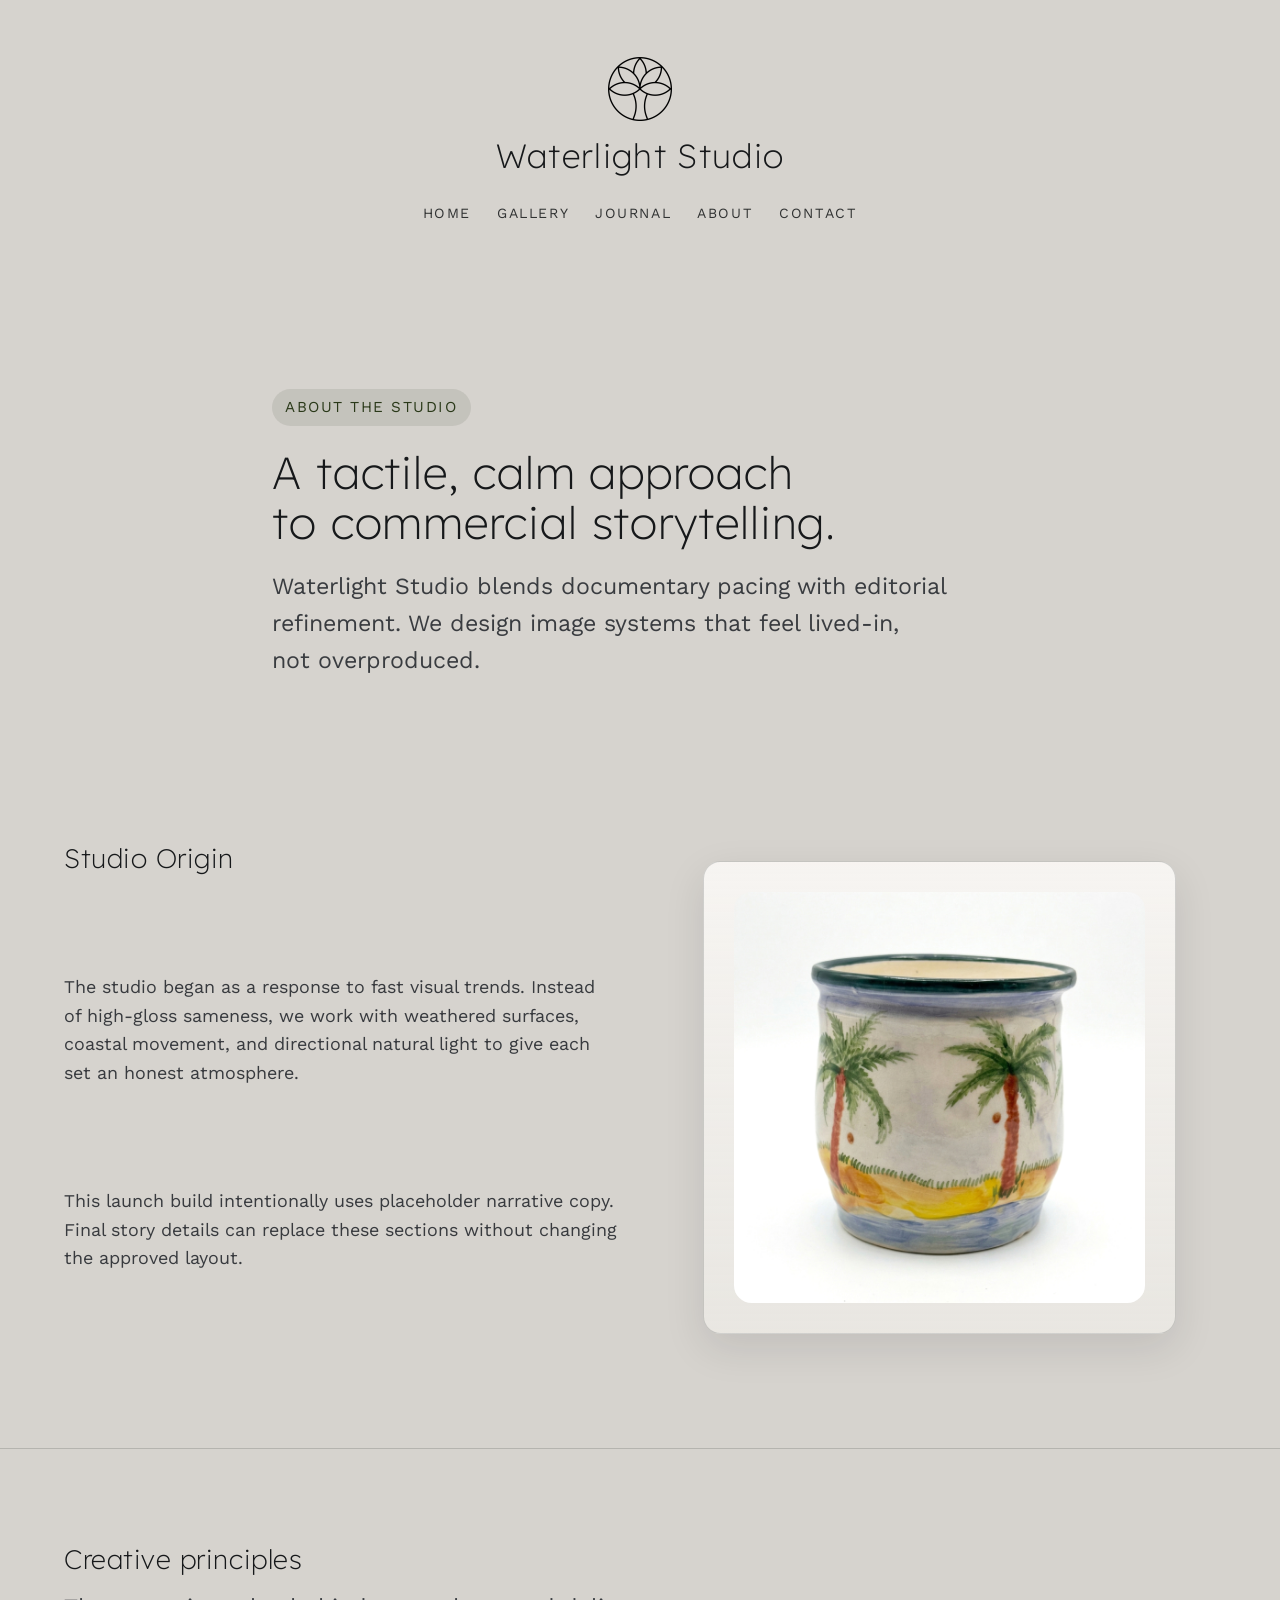
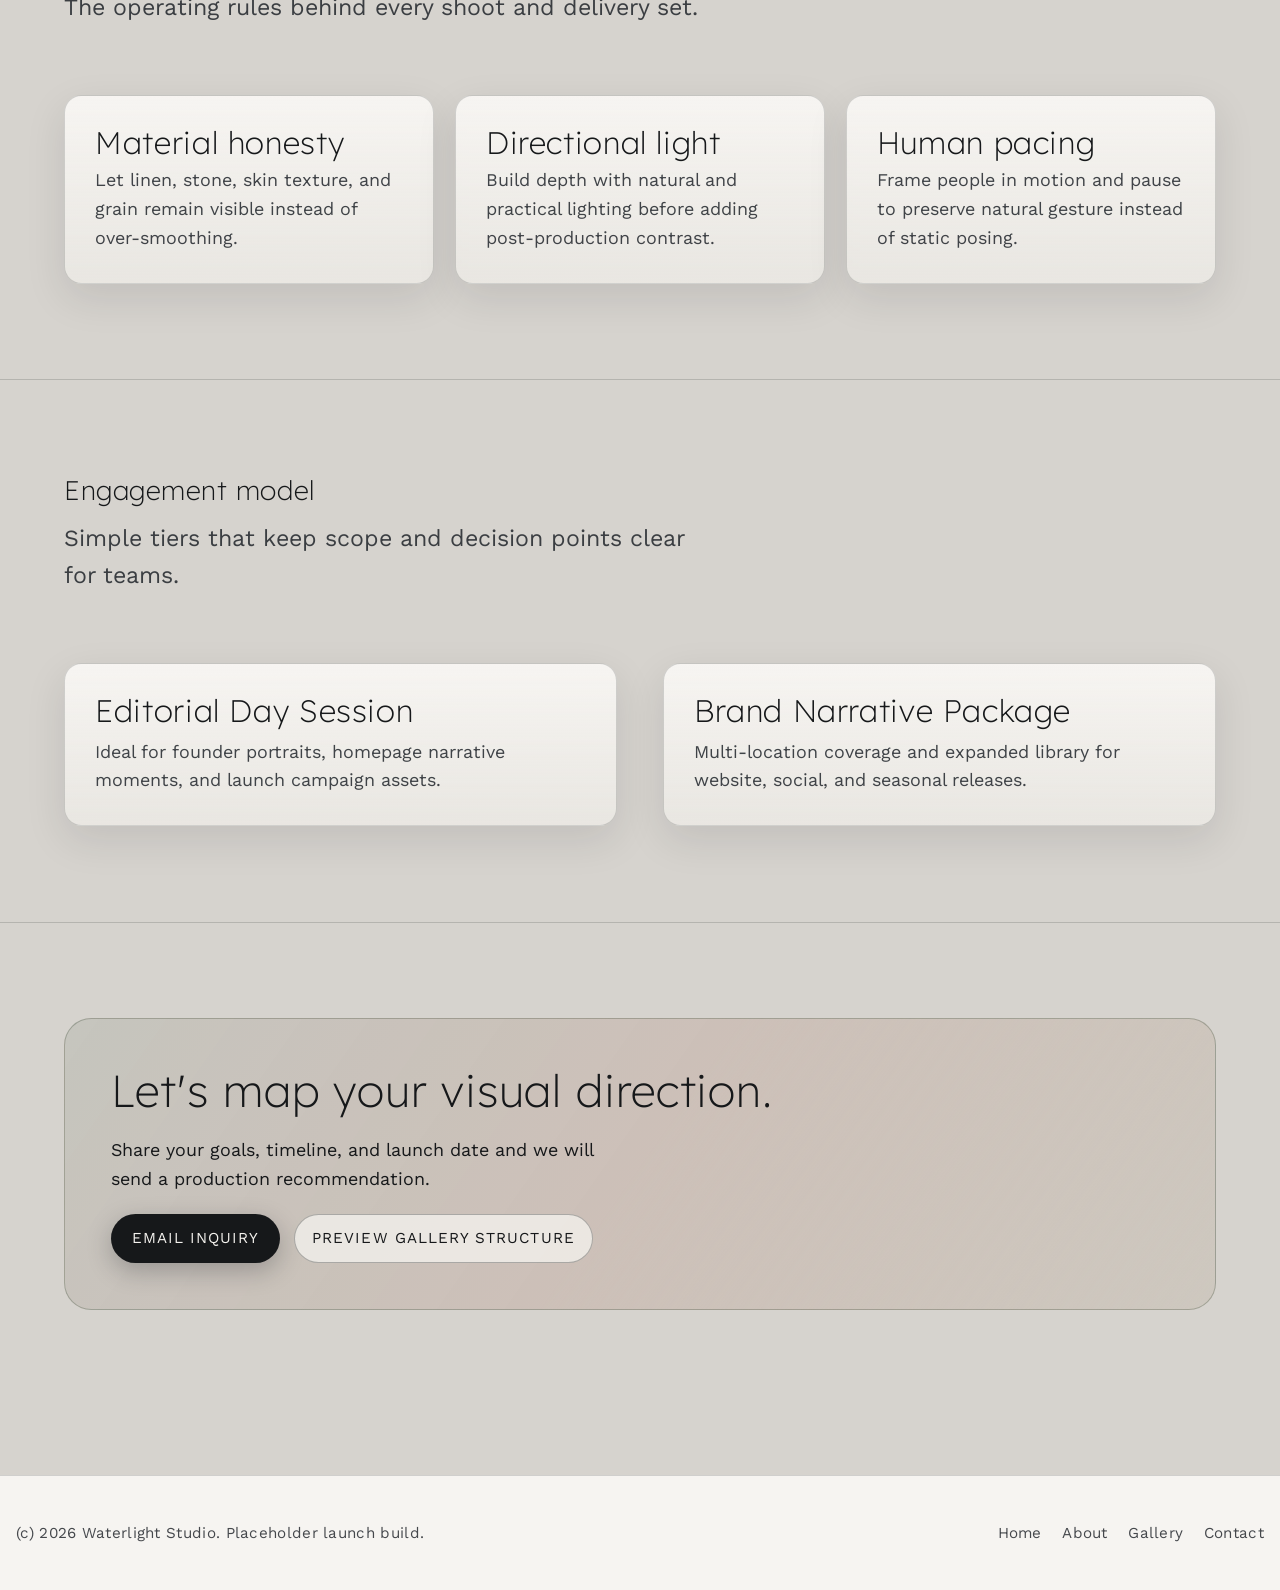
==== about/index.html @ 1d56331b "Add product photos, admin improvements, and CMS worker setup - Replace all placeholder images with r" ====
<!doctype html>
<html lang="en">
  <head>
    <meta charset="utf-8" />
    <meta name="viewport" content="width=device-width, initial-scale=1" />
    <title>About | Waterlight Studio</title>
    <meta
      name="description"
      content="Learn the approach behind Waterlight Studio: earthy editorial direction, natural textures, and clear collaboration from concept to delivery."
    />
    <link rel="preconnect" href="https://fonts.googleapis.com" />
    <link rel="preconnect" href="https://fonts.gstatic.com" crossorigin />
    <link
      href="https://fonts.googleapis.com/css2?family=Lexend:wght@200&family=Work+Sans:wght@400;500;600&display=swap"
      rel="stylesheet"
    />
    <link rel="stylesheet" href="/assets/css/tokens.css" />
    <link rel="stylesheet" href="/assets/css/base.css" />
    <link rel="stylesheet" href="/assets/css/layout.css" />
    <link rel="stylesheet" href="/assets/css/components.css" />
    <link rel="stylesheet" href="/assets/css/pages.css" />
  </head>
  <body class="home-template">
    <a class="skip-link" href="#main-content">Skip to content</a>
    <div class="site-shell">
      <header class="site-header home-header">
        <div class="container-wide home-header__top">
          <button
            class="menu-toggle home-menu-toggle"
            type="button"
            data-menu-toggle
            aria-expanded="false"
            aria-controls="primary-nav"
            aria-label="Toggle navigation"
          >
            <svg viewBox="0 0 24 24" fill="none" stroke="currentColor" stroke-width="2" aria-hidden="true">
              <path d="M3 6h18M3 12h18M3 18h18" />
            </svg>
          </button>
        </div>

        <div class="container-wide home-header__brandrow">
          <a class="home-brand" href="/">
            <img src="/assets/img/Waterlight-Logo-Black.png" alt="" class="home-brand__logo" />
            <span class="home-brand__name">Waterlight Studio</span>
          </a>

          <nav id="primary-nav" class="home-nav" data-site-nav aria-label="Primary navigation">
            <a href="/" data-nav-link>Home</a>
            <a href="/gallery/" data-nav-link>Gallery</a>
            <a href="/#journal">Journal</a>
            <a href="/about/" data-nav-link>About</a>
            <a href="#" class="js-mail-link">Contact</a>
          </nav>
        </div>
      </header>

      <main id="main-content">
        <section class="page-hero">
          <div class="container page-hero__inner" data-reveal>
            <span class="hero__kicker">About the Studio</span>
            <h1>A tactile, calm approach to commercial storytelling.</h1>
            <p>
              Waterlight Studio blends documentary pacing with editorial refinement. We design image systems
              that feel lived-in, not overproduced.
            </p>
          </div>
        </section>

        <section class="section">
          <div class="container about-layout">
            <article class="about-block" data-reveal>
              <h2>Studio Origin</h2>
              <p>
                The studio began as a response to fast visual trends. Instead of high-gloss sameness, we work
                with weathered surfaces, coastal movement, and directional natural light to give each set an
                honest atmosphere.
              </p>
              <p>
                This launch build intentionally uses placeholder narrative copy. Final story details can replace
                these sections without changing the approved layout.
              </p>
            </article>

            <figure class="card" data-reveal="right">
              <img
                src="/assets/img/palm-shore-planter.jpg"
                alt="Handmade planter with painted palm trees and beach scene"
                loading="lazy"
              />
            </figure>
          </div>
        </section>

        <section class="section">
          <div class="container">
            <div class="section-heading" data-reveal>
              <h2>Creative principles</h2>
              <p>The operating rules behind every shoot and delivery set.</p>
            </div>

            <div class="values-grid">
              <article class="card" data-reveal>
                <h3>Material honesty</h3>
                <p>Let linen, stone, skin texture, and grain remain visible instead of over-smoothing.</p>
              </article>
              <article class="card card--accent" data-reveal>
                <h3>Directional light</h3>
                <p>Build depth with natural and practical lighting before adding post-production contrast.</p>
              </article>
              <article class="card" data-reveal>
                <h3>Human pacing</h3>
                <p>Frame people in motion and pause to preserve natural gesture instead of static posing.</p>
              </article>
            </div>
          </div>
        </section>

        <section class="section">
          <div class="container">
            <div class="section-heading" data-reveal>
              <h2>Engagement model</h2>
              <p>Simple tiers that keep scope and decision points clear for teams.</p>
            </div>

            <div class="grid grid-2">
              <article class="card" data-reveal>
                <h3>Editorial Day Session</h3>
                <p>Ideal for founder portraits, homepage narrative moments, and launch campaign assets.</p>
              </article>
              <article class="card" data-reveal>
                <h3>Brand Narrative Package</h3>
                <p>Multi-location coverage and expanded library for website, social, and seasonal releases.</p>
              </article>
            </div>
          </div>
        </section>

        <section class="section">
          <div class="container">
            <div class="cta-band" data-reveal>
              <h2>Let's map your visual direction.</h2>
              <p>Share your goals, timeline, and launch date and we will send a production recommendation.</p>
              <div class="cluster">
                <a class="button js-mail-link" href="#">Email Inquiry</a>
                <a class="button-ghost" href="/gallery/">Preview Gallery Structure</a>
              </div>
            </div>
          </div>
        </section>
      </main>

      <footer class="site-footer">
        <div class="site-footer__inner">
          <p>(c) <span data-year></span> Waterlight Studio. Placeholder launch build.</p>
          <nav aria-label="Footer navigation">
            <a href="/">Home</a>
            <a href="/about/">About</a>
            <a href="/gallery/">Gallery</a>
            <a class="js-mail-link" href="#">Contact</a>
          </nav>
        </div>
      </footer>
    </div>

    <script src="/cms-client.js"></script>
    <script src="/assets/js/main.js" defer></script>
    <script src="/assets/js/reveal.js" defer></script>
    <script>
      document.addEventListener('DOMContentLoaded', async () => {
        try {
          const cms = await window.CMS.fetchCms();
          const a = cms.about;

          const kicker = document.querySelector('.hero__kicker');
          if (kicker && a.kicker) kicker.textContent = a.kicker;
          const heroH1 = document.querySelector('.page-hero h1');
          if (heroH1 && a.hero_title) heroH1.textContent = a.hero_title;
          const heroP = document.querySelector('.page-hero__inner > p');
          if (heroP && a.hero_description) heroP.textContent = a.hero_description;

          const originH2 = document.querySelector('.about-block h2');
          if (originH2 && a.origin_title) originH2.textContent = a.origin_title;
          const originPs = document.querySelectorAll('.about-block p');
          if (originPs[0] && a.origin_text_1) originPs[0].textContent = a.origin_text_1;
          if (originPs[1] && a.origin_text_2) originPs[1].textContent = a.origin_text_2;
          const originImg = document.querySelector('.about-layout .card img');
          if (originImg && a.origin_image) { originImg.src = a.origin_image; originImg.alt = a.origin_image_alt || ''; }

          const valGrid = document.querySelector('.values-grid');
          if (valGrid && a.principles.length) {
            valGrid.innerHTML = a.principles.map(p =>
              `<article class="card is-visible"><h3>${p.title}</h3><p>${p.description}</p></article>`
            ).join('');
          }

          const engGrid = document.querySelector('.grid-2');
          if (engGrid && a.engagement.length) {
            engGrid.innerHTML = a.engagement.map(e =>
              `<article class="card is-visible"><h3>${e.title}</h3><p>${e.description}</p></article>`
            ).join('');
          }
        } catch (e) {
          // CMS fetch failed; static HTML remains.
        }
      });
    </script>
  </body>
</html>
---- assets/css/tokens.css ----
:root {
  --bg-cream: #d6d3ce;
  --bg-sand: #c7c2b8;
  --olive: #2a3919;
  --rust: #855840;
  --charcoal: #16181a;
  --ink: #1f2228;
  --mist: #f4f2ee;
  --line: rgba(22, 24, 26, 0.17);
  --line-strong: rgba(22, 24, 26, 0.3);

  --shadow-soft: 0 12px 40px rgba(17, 21, 27, 0.12);
  --shadow-card: 0 14px 40px rgba(17, 21, 27, 0.1);

  --font-display: "Lexend", "Avenir Next", "Segoe UI", sans-serif;
  --font-body: "Work Sans", "Avenir Next", "Segoe UI", sans-serif;

  --step--1: clamp(0.86rem, 0.82rem + 0.2vw, 0.95rem);
  --step-0: clamp(1rem, 0.96rem + 0.2vw, 1.12rem);
  --step-1: clamp(1.2rem, 1.08rem + 0.55vw, 1.45rem);
  --step-2: clamp(1.48rem, 1.23rem + 1.2vw, 1.95rem);
  --step-3: clamp(1.85rem, 1.4rem + 2vw, 2.8rem);
  --step-4: clamp(2.5rem, 1.95rem + 2.6vw, 4.15rem);

  --space-2xs: clamp(0.4rem, 0.35rem + 0.22vw, 0.56rem);
  --space-xs: clamp(0.68rem, 0.6rem + 0.4vw, 0.95rem);
  --space-s: clamp(0.95rem, 0.84rem + 0.55vw, 1.35rem);
  --space-m: clamp(1.3rem, 1.1rem + 0.98vw, 2rem);
  --space-l: clamp(1.8rem, 1.43rem + 1.75vw, 3rem);
  --space-xl: clamp(2.6rem, 1.9rem + 3vw, 4.4rem);
  --space-2xl: clamp(3.6rem, 2.6rem + 4.2vw, 6.4rem);

  --radius-xs: 0.45rem;
  --radius-sm: 0.75rem;
  --radius-md: 1.1rem;
  --radius-lg: 1.7rem;
  --radius-pill: 999px;

  --container-max: 72rem;
  --container-wide: 82rem;

  --timing-fast: 160ms;
  --timing-base: 240ms;
  --timing-slow: 450ms;
  --ease-main: cubic-bezier(0.2, 0.65, 0.2, 1);
}
---- assets/css/base.css ----
*,
*::before,
*::after {
  box-sizing: border-box;
}

html {
  color-scheme: light;
  scroll-behavior: smooth;
}

body {
  margin: 0;
  min-height: 100vh;
  font-family: var(--font-body);
  font-size: var(--step-0);
  line-height: 1.6;
  color: var(--ink);
  background: radial-gradient(circle at 90% 0%, rgba(143, 67, 39, 0.13), transparent 38%),
    radial-gradient(circle at 8% 16%, rgba(38, 56, 31, 0.12), transparent 32%),
    linear-gradient(180deg, var(--mist), var(--bg-cream) 40%, #e8e3dc);
}

a {
  color: inherit;
  text-decoration: none;
}

img {
  display: block;
  max-width: 100%;
}

h1,
h2,
h3,
h4,
p,
ul {
  margin: 0;
}

h1,
h2,
h3,
h4 {
  font-family: var(--font-display);
  font-weight: 200;
  line-height: 1.12;
  letter-spacing: 0.02em;
  text-wrap: balance;
  color: var(--charcoal);
}

p {
  text-wrap: pretty;
}

ul {
  padding: 0;
  list-style: none;
}

:focus-visible {
  outline: 2px solid var(--rust);
  outline-offset: 3px;
}

::selection {
  background: rgba(143, 67, 39, 0.24);
  color: var(--charcoal);
}

.skip-link {
  position: absolute;
  left: 1rem;
  top: 0;
  transform: translateY(-130%);
  padding: 0.6rem 0.85rem;
  font-size: var(--step--1);
  color: var(--mist);
  background: var(--charcoal);
  border-radius: var(--radius-xs);
  z-index: 200;
  transition: transform var(--timing-fast) var(--ease-main);
}

.skip-link:focus-visible {
  transform: translateY(0.55rem);
}

.site-shell {
  position: relative;
  overflow: clip;
}

.texture-blur {
  position: absolute;
  width: min(34rem, 74vw);
  aspect-ratio: 1;
  border-radius: 50%;
  pointer-events: none;
  filter: blur(8px);
  opacity: 0.25;
}

.texture-blur--olive {
  left: -15rem;
  top: 12rem;
  background: radial-gradient(circle at center, rgba(38, 56, 31, 0.9), transparent 65%);
}

.texture-blur--rust {
  right: -10rem;
  top: 44rem;
  background: radial-gradient(circle at center, rgba(143, 67, 39, 0.8), transparent 62%);
}

@media (prefers-reduced-motion: reduce) {
  html {
    scroll-behavior: auto;
  }

  *,
  *::before,
  *::after {
    animation-duration: 0.01ms !important;
    animation-iteration-count: 1 !important;
    transition-duration: 0.01ms !important;
    scroll-behavior: auto !important;
  }
}
---- assets/css/layout.css ----
.container,
.container-wide {
  width: min(100% - 2.2rem, var(--container-max));
  margin-inline: auto;
}

.container-wide {
  max-width: var(--container-wide);
}

.section {
  padding-block: var(--space-2xl);
}

.section + .section {
  border-top: 1px solid var(--line);
}

.section-heading {
  display: grid;
  gap: var(--space-xs);
  max-width: 42rem;
  margin-bottom: var(--space-xl);
}

.section-heading p {
  font-size: var(--step-1);
  color: rgba(25, 29, 35, 0.82);
}

.stack {
  display: grid;
  gap: var(--space-l);
}

.cluster {
  display: flex;
  flex-wrap: wrap;
  gap: var(--space-xs);
}

.grid {
  display: grid;
  gap: var(--space-l);
}

.grid-2 {
  grid-template-columns: repeat(2, minmax(0, 1fr));
}

.grid-3 {
  grid-template-columns: repeat(3, minmax(0, 1fr));
}

.hero {
  padding-top: calc(var(--space-2xl) + 2.4rem);
  padding-bottom: var(--space-2xl);
}

.hero__layout {
  display: grid;
  grid-template-columns: 1.05fr 0.95fr;
  gap: var(--space-xl);
  align-items: end;
}

.hero__content {
  display: grid;
  gap: var(--space-m);
}

.hero__kicker {
  display: inline-flex;
  width: fit-content;
  padding: 0.42rem 0.82rem;
  border-radius: var(--radius-pill);
  font-size: var(--step--1);
  letter-spacing: 0.1em;
  text-transform: uppercase;
  color: var(--olive);
  background: rgba(38, 56, 31, 0.1);
}

.hero__content h1 {
  font-size: var(--step-4);
}

.hero__content p {
  max-width: 39ch;
  font-size: var(--step-1);
  color: rgba(25, 29, 35, 0.86);
}

.hero__media {
  border: 1px solid var(--line-strong);
  border-radius: var(--radius-lg);
  overflow: clip;
  background: linear-gradient(145deg, rgba(205, 199, 190, 0.42), rgba(38, 56, 31, 0.18));
  box-shadow: var(--shadow-soft);
}

.hero__media img {
  width: 100%;
  aspect-ratio: 4 / 5;
  object-fit: cover;
}

.page-hero {
  padding-top: calc(var(--space-2xl) + 2.2rem);
  padding-bottom: var(--space-xl);
}

.page-hero__inner {
  display: grid;
  gap: var(--space-s);
  max-width: 46rem;
}

.page-hero__inner h1 {
  font-size: var(--step-3);
}

.page-hero__inner p {
  font-size: var(--step-1);
  color: rgba(25, 29, 35, 0.83);
}

@media (max-width: 56rem) {
  .container,
  .container-wide {
    width: min(100% - 1.3rem, var(--container-max));
  }

  .grid-2,
  .grid-3 {
    grid-template-columns: 1fr;
  }

  .hero__layout {
    grid-template-columns: 1fr;
    align-items: start;
  }

  .hero__media img {
    aspect-ratio: 5 / 4;
  }

  .section-heading {
    margin-bottom: var(--space-l);
  }

  .hero {
    padding-top: calc(var(--space-2xl) + 1.4rem);
  }
}
---- assets/css/components.css ----
.site-header {
  position: fixed;
  inset: 0 0 auto;
  z-index: 120;
  backdrop-filter: blur(8px);
  background: color-mix(in srgb, var(--mist) 78%, transparent);
  border-bottom: 1px solid rgba(17, 21, 27, 0.08);
}

.site-header__inner {
  width: min(100% - 2rem, var(--container-wide));
  margin-inline: auto;
  min-height: 4.25rem;
  display: flex;
  align-items: center;
  justify-content: space-between;
  gap: var(--space-s);
}

.brand {
  display: inline-flex;
  flex-direction: column;
  line-height: 1;
}

.brand strong {
  font-family: var(--font-display);
  font-size: clamp(1.15rem, 1rem + 0.7vw, 1.45rem);
  letter-spacing: 0.03em;
  color: var(--charcoal);
}

.brand__logo {
  height: clamp(1.8rem, 1.4rem + 1.2vw, 2.6rem);
  width: auto;
}

.brand span {
  margin-top: 0.18rem;
  font-size: 0.68rem;
  letter-spacing: 0.21em;
  text-transform: uppercase;
  color: rgba(25, 29, 35, 0.75);
}

.site-nav {
  display: flex;
  align-items: center;
  gap: var(--space-xs);
}

.site-nav a {
  padding: 0.5rem 0.78rem;
  border-radius: var(--radius-pill);
  font-size: var(--step--1);
  letter-spacing: 0.06em;
  text-transform: uppercase;
  color: rgba(25, 29, 35, 0.84);
  transition: background var(--timing-fast) var(--ease-main), color var(--timing-fast) var(--ease-main);
}

.site-nav a:is(:hover, :focus-visible),
.site-nav a[aria-current="page"] {
  background: rgba(38, 56, 31, 0.13);
  color: var(--olive);
}

.menu-toggle {
  display: none;
  width: 2.5rem;
  height: 2.5rem;
  border: 1px solid var(--line-strong);
  border-radius: var(--radius-pill);
  background: var(--mist);
}

.menu-toggle svg {
  width: 1rem;
  height: 1rem;
}

.button,
.button-ghost,
.filter-button {
  display: inline-flex;
  align-items: center;
  justify-content: center;
  width: fit-content;
  gap: 0.45rem;
  border: 1px solid transparent;
  border-radius: var(--radius-pill);
  font-size: var(--step--1);
  letter-spacing: 0.07em;
  text-transform: uppercase;
  transition: transform var(--timing-fast) var(--ease-main),
    background var(--timing-fast) var(--ease-main),
    color var(--timing-fast) var(--ease-main),
    border-color var(--timing-fast) var(--ease-main);
}

.button {
  padding: 0.72rem 1.2rem;
  background: var(--charcoal);
  color: var(--mist);
  box-shadow: 0 8px 24px rgba(17, 21, 27, 0.25);
}

.button:is(:hover, :focus-visible) {
  transform: translateY(-2px);
  background: color-mix(in srgb, var(--charcoal) 82%, var(--rust));
}

.button-ghost {
  padding: 0.66rem 1.05rem;
  border-color: var(--line-strong);
  color: var(--charcoal);
  background: rgba(247, 245, 242, 0.72);
}

.button-ghost:is(:hover, :focus-visible) {
  transform: translateY(-2px);
  border-color: var(--olive);
  color: var(--olive);
}

.lead-metrics {
  display: grid;
  grid-template-columns: repeat(3, minmax(0, 1fr));
  gap: var(--space-s);
}

.lead-metrics li {
  padding: 0.85rem;
  border-radius: var(--radius-sm);
  border: 1px solid var(--line);
  background: rgba(247, 245, 242, 0.7);
}

.lead-metrics strong {
  display: block;
  font-family: var(--font-display);
  font-size: var(--step-2);
  color: var(--olive);
}

.lead-metrics span {
  font-size: var(--step--1);
  letter-spacing: 0.03em;
  text-transform: uppercase;
  color: rgba(25, 29, 35, 0.72);
}

.card {
  padding: var(--space-m);
  border: 1px solid var(--line);
  border-radius: var(--radius-md);
  background: linear-gradient(180deg, rgba(247, 245, 242, 0.98), rgba(239, 237, 232, 0.74));
  box-shadow: var(--shadow-card);
}

.card img {
  width: 100%;
  border-radius: var(--radius-md);
}

.card h3 {
  font-size: var(--step-2);
  margin-bottom: var(--space-2xs);
}

.card p {
  color: rgba(25, 29, 35, 0.82);
}

.card--accent {
  border-color: rgba(143, 67, 39, 0.38);
  background: linear-gradient(180deg, rgba(143, 67, 39, 0.12), rgba(239, 237, 232, 0.8));
}

.work-grid {
  display: grid;
  grid-template-columns: repeat(3, minmax(0, 1fr));
  gap: 0.4rem;
}

.work-item {
  position: relative;
  border: 1px solid var(--line);
  border-radius: var(--radius-sm);
  overflow: clip;
  background: var(--mist);
  transition: transform var(--timing-base) var(--ease-main), box-shadow var(--timing-base) var(--ease-main);
}

.work-item:is(:hover, :focus-within) {
  transform: translateY(-4px);
  box-shadow: var(--shadow-soft);
}

.work-item img {
  width: 100%;
  aspect-ratio: 4 / 5;
  object-fit: cover;
}

.work-item__meta {
  display: flex;
  align-items: baseline;
  justify-content: space-between;
  gap: var(--space-xs);
  padding: 0.78rem;
  font-size: var(--step--1);
}

.work-item__meta strong {
  font-family: var(--font-display);
  font-size: var(--step-1);
}

.work-item__meta span {
  letter-spacing: 0.09em;
  text-transform: uppercase;
  color: rgba(25, 29, 35, 0.7);
}

.timeline {
  display: grid;
  gap: var(--space-s);
}

.timeline li {
  display: grid;
  grid-template-columns: 8.5rem 1fr;
  gap: var(--space-s);
  align-items: start;
  padding-top: var(--space-xs);
  border-top: 1px solid var(--line);
}

.timeline strong {
  font-size: var(--step--1);
  letter-spacing: 0.09em;
  text-transform: uppercase;
  color: var(--olive);
}

.timeline p {
  color: rgba(25, 29, 35, 0.83);
}

.cta-band {
  padding: clamp(1.7rem, 1.3rem + 2vw, 3rem);
  border-radius: var(--radius-lg);
  border: 1px solid rgba(38, 56, 31, 0.26);
  background: linear-gradient(125deg, rgba(38, 56, 31, 0.09), rgba(143, 67, 39, 0.13), rgba(205, 199, 190, 0.95));
  display: grid;
  gap: var(--space-s);
}

.cta-band h2 {
  font-size: var(--step-3);
}

.cta-band p {
  max-width: 44ch;
}

.site-footer {
  margin-top: var(--space-xl);
  border-top: 1px solid var(--line);
  background: color-mix(in srgb, var(--mist) 84%, white);
}

.site-footer__inner {
  width: min(100% - 2rem, var(--container-wide));
  margin-inline: auto;
  padding-block: var(--space-l);
  display: flex;
  flex-wrap: wrap;
  gap: var(--space-s);
  align-items: center;
  justify-content: space-between;
  font-size: var(--step--1);
  letter-spacing: 0.02em;
  color: rgba(25, 29, 35, 0.8);
}

.site-footer nav {
  display: flex;
  gap: var(--space-s);
}

[data-reveal] {
  opacity: 0;
  transform: translateY(20px);
  transition: opacity var(--timing-slow) var(--ease-main),
    transform var(--timing-slow) var(--ease-main);
}

[data-reveal].is-visible {
  opacity: 1;
  transform: translateY(0);
}

[data-reveal="left"] {
  transform: translateX(-18px);
}

[data-reveal="right"] {
  transform: translateX(18px);
}

[data-reveal="left"].is-visible,
[data-reveal="right"].is-visible {
  transform: translateX(0);
}

.gallery-toolbar {
  display: flex;
  flex-wrap: wrap;
  justify-content: center;
  gap: clamp(1.1rem, 0.68rem + 1.2vw, 2rem);
  margin-bottom: var(--space-l);
}

.filter-button {
  padding: 0.2rem 0;
  border: none;
  border-bottom: 1px solid transparent;
  border-radius: 0;
  background: transparent;
  font-size: 0.88rem;
  letter-spacing: 0.11em;
  text-transform: uppercase;
  color: rgba(22, 24, 26, 0.86);
}

.filter-button.active,
.filter-button:is(:hover, :focus-visible) {
  border-color: transparent;
  border-bottom-color: rgba(22, 24, 26, 0.66);
  background: transparent;
  color: rgba(22, 24, 26, 0.86);
}

.lightbox {
  position: fixed;
  inset: 0;
  display: grid;
  place-items: center;
  padding: 1rem;
  background: rgba(17, 21, 27, 0.9);
  z-index: 280;
}

.lightbox[hidden] {
  display: none;
}

.lightbox__panel {
  position: relative;
  width: min(95vw, 60rem);
  border-radius: var(--radius-md);
  overflow: clip;
  border: 1px solid rgba(247, 245, 242, 0.25);
}

.lightbox__panel img {
  width: 100%;
  max-height: 82vh;
  object-fit: contain;
  background: rgba(0, 0, 0, 0.4);
}

.lightbox__caption {
  position: absolute;
  left: 0;
  right: 0;
  bottom: 0;
  padding: 0.72rem 0.9rem;
  font-size: var(--step--1);
  color: var(--mist);
  background: linear-gradient(180deg, transparent, rgba(0, 0, 0, 0.78));
}

.lightbox__close {
  position: absolute;
  top: 0.6rem;
  right: 0.6rem;
  width: 2.3rem;
  height: 2.3rem;
  border: 1px solid rgba(247, 245, 242, 0.36);
  border-radius: var(--radius-pill);
  color: var(--mist);
  background: rgba(0, 0, 0, 0.46);
}

@media (max-width: 56rem) {
  .work-grid {
    grid-template-columns: repeat(auto-fit, minmax(15rem, 1fr));
  }

  .menu-toggle {
    display: inline-flex;
    align-items: center;
    justify-content: center;
  }

  .site-nav {
    position: absolute;
    top: calc(100% + 0.6rem);
    right: 1rem;
    width: min(88vw, 19.5rem);
    display: grid;
    gap: 0.35rem;
    padding: 0.5rem;
    border-radius: var(--radius-sm);
    border: 1px solid var(--line-strong);
    background: var(--mist);
    box-shadow: var(--shadow-soft);
    transform: scale(0.98);
    opacity: 0;
    pointer-events: none;
    transition: opacity var(--timing-base) var(--ease-main),
      transform var(--timing-base) var(--ease-main);
  }

  .site-nav.is-open {
    transform: scale(1);
    opacity: 1;
    pointer-events: auto;
  }

  .site-nav a {
    width: 100%;
    padding: 0.7rem 0.8rem;
  }

  .lead-metrics {
    grid-template-columns: 1fr;
  }

  .timeline li {
    grid-template-columns: 1fr;
  }

  .site-footer__inner {
    flex-direction: column;
    align-items: flex-start;
  }
}
---- assets/css/pages.css ----
.home-story {
  display: grid;
  grid-template-columns: 1.1fr 0.9fr;
  gap: var(--space-l);
  align-items: stretch;
}

.home-story__visual {
  border: 1px solid var(--line);
  border-radius: var(--radius-md);
  overflow: clip;
  box-shadow: var(--shadow-card);
}

.home-story__visual img {
  width: 100%;
  min-height: 100%;
  object-fit: cover;
}

.home-story__copy {
  display: grid;
  gap: var(--space-m);
}

.home-story__copy h2 {
  font-size: var(--step-3);
}

.home-story__copy p {
  color: rgba(25, 29, 35, 0.84);
}

.services-grid {
  display: grid;
  grid-template-columns: repeat(3, minmax(0, 1fr));
  gap: var(--space-s);
}

.services-grid .card {
  min-height: 100%;
}

.badge {
  display: inline-flex;
  width: fit-content;
  padding: 0.25rem 0.58rem;
  border: 1px solid var(--line-strong);
  border-radius: var(--radius-pill);
  font-size: 0.7rem;
  letter-spacing: 0.08em;
  text-transform: uppercase;
  color: var(--rust);
  background: rgba(143, 67, 39, 0.07);
}

.about-layout {
  display: grid;
  grid-template-columns: 1fr 1fr;
  gap: var(--space-l);
}

.about-block {
  display: grid;
  gap: var(--space-s);
}

.about-block p {
  color: rgba(25, 29, 35, 0.84);
}

.values-grid {
  display: grid;
  gap: var(--space-s);
  grid-template-columns: repeat(3, minmax(0, 1fr));
}

.values-grid .card h3 {
  margin-bottom: 0.35rem;
}

.gallery-intro {
  display: grid;
  gap: var(--space-s);
  max-width: 45rem;
}

.gallery-item[hidden] {
  display: none;
}

.gallery-card {
  display: grid;
  gap: 0.4rem;
}

.gallery-card img {
  width: 100%;
  aspect-ratio: 1 / 1;
  object-fit: cover;
  border-radius: var(--radius-md);
}

.gallery-card__info {
  display: grid;
  gap: 0.1rem;
}

.gallery-card__info strong {
  font-family: var(--font-display);
  font-weight: 200;
  font-size: clamp(2rem, 1.6rem + 1vw, 2.9rem);
  line-height: 0.95;
}

.gallery-card__info span {
  font-size: 0.82rem;
  letter-spacing: 0.03em;
  color: rgba(22, 24, 26, 0.55);
}

.gallery-card__open {
  border: none;
  border-radius: 0;
  padding: 0;
  background: transparent;
  font-size: 0.82rem;
  letter-spacing: 0.03em;
  text-transform: none;
  color: rgba(22, 24, 26, 0.55);
  cursor: pointer;
  text-align: left;
  transition: color var(--timing-fast) var(--ease-main);
}

.gallery-card__open:is(:hover, :focus-visible) {
  background: transparent;
  color: rgba(22, 24, 26, 0.9);
}

@media (max-width: 56rem) {
  .services-grid,
  .values-grid {
    grid-template-columns: repeat(auto-fit, minmax(14rem, 1fr));
  }

  .about-layout,
  .home-story {
    grid-template-columns: 1fr;
  }
}

/* Home redesign: Alta Loma inspired layout for Waterlight Studio ceramics. */
body.home-template {
  background: var(--bg-cream);
  color: var(--charcoal);
}

body.home-template .site-shell {
  overflow: visible;
}

body.home-template .site-header {
  position: static;
  inset: auto;
  background: transparent;
  border-bottom: 0;
  backdrop-filter: none;
}

body.home-template .skip-link {
  background: var(--charcoal);
  color: var(--mist);
}

.home-header {
  padding-top: 1.1rem;
}

.home-header__top {
  display: flex;
  justify-content: flex-end;
  align-items: center;
  min-height: 2rem;
}

.home-header__icon {
  justify-self: start;
}


.home-header__icon-link {
  display: inline-flex;
  align-items: center;
  justify-content: center;
  gap: 0.22rem;
  line-height: 1;
  transition: color var(--timing-fast) var(--ease-main);
}

.home-header__icon-link:is(:hover, :focus-visible) {
  color: var(--olive);
}

.home-header__icon-link svg {
  width: 1.1rem;
  height: 1.1rem;
}


.home-header__brandrow {
  display: grid;
  justify-items: center;
  gap: 1rem;
  padding-top: 0.45rem;
  padding-bottom: 1.85rem;
}

.home-brand {
  display: inline-flex;
  flex-direction: column;
  align-items: center;
  gap: 0.5rem;
  text-decoration: none;
}

.home-brand__logo {
  height: clamp(3rem, 2.4rem + 2vw, 4.6rem);
  width: auto;
}

.home-brand__name {
  font-family: var(--font-display);
  font-weight: 200;
  font-size: clamp(1.6rem, 1.3rem + 1vw, 2.4rem);
  letter-spacing: 0.04em;
  color: var(--charcoal);
}

.home-nav {
  display: flex;
  align-items: center;
  justify-content: center;
  gap: clamp(1.1rem, 0.68rem + 1.2vw, 2rem);
}

.home-nav a {
  padding: 0.2rem 0;
  border-bottom: 1px solid transparent;
  font-size: 0.88rem;
  letter-spacing: 0.11em;
  text-transform: uppercase;
  color: rgba(22, 24, 26, 0.86);
}

.home-nav a:is(:hover, :focus-visible),
.home-nav a[aria-current="page"] {
  border-bottom-color: rgba(22, 24, 26, 0.66);
}

.home-section {
  padding-block: clamp(2.6rem, 2.05rem + 2.3vw, 4.5rem);
}

.home-hero {
  padding-top: clamp(1.7rem, 1.3rem + 1.8vw, 3.4rem);
}

.home-hero__layout {
  display: grid;
  grid-template-columns: 0.88fr 1.12fr;
  align-items: end;
  gap: clamp(1.6rem, 1.05rem + 2.5vw, 3.7rem);
}

.home-hero__copy {
  display: grid;
  gap: 2rem;
  padding-bottom: clamp(0.5rem, 0.3rem + 0.9vw, 1.4rem);
}

.home-hero__copy h1 {
  margin: 0;
  max-width: 7.5ch;
  font-family: var(--font-display);
  font-size: clamp(3.5rem, 2.35rem + 5.3vw, 7.35rem);
  line-height: 0.87;
  letter-spacing: 0.01em;
  text-wrap: balance;
}

.home-pill {
  display: inline-flex;
  align-items: center;
  justify-content: center;
  width: fit-content;
  min-width: 10.8rem;
  padding: 0.85rem 1.5rem;
  border-radius: 999px;
  border: 1.5px solid var(--olive);
  font-size: 0.82rem;
  font-weight: 600;
  letter-spacing: 0.14em;
  text-transform: uppercase;
  color: var(--olive);
  background: transparent;
  transition: background var(--timing-fast) var(--ease-main), color var(--timing-fast) var(--ease-main);
}

.home-pill:is(:hover, :focus-visible) {
  background: var(--olive);
  color: var(--mist);
}

.home-pill--wide {
  flex: 1;
}

.home-hero__media {
  border: 1px solid rgba(22, 24, 26, 0.09);
  background: rgba(244, 242, 238, 0.48);
}

.home-hero__media img {
  width: 100%;
  aspect-ratio: 4 / 3.35;
  object-fit: cover;
  border-radius: var(--radius-md);
}

.home-products {
  padding-top: clamp(2.6rem, 2.05rem + 2.3vw, 4.1rem);
}

.home-section-title {
  margin: 0 0 clamp(1.5rem, 1.05rem + 1.9vw, 2.7rem);
  font-family: var(--font-display);
  font-size: clamp(2.8rem, 2.2rem + 2.2vw, 4.45rem);
  line-height: 0.95;
}

.home-product-grid {
  display: grid;
  grid-template-columns: repeat(3, minmax(0, 1fr));
  gap: clamp(0.85rem, 0.6rem + 1vw, 1.35rem);
}

.home-product {
  display: grid;
  gap: 0.75rem;
}

.home-product img {
  width: 100%;
  aspect-ratio: 1 / 1;
  object-fit: cover;
  border-radius: var(--radius-md);
}

.home-product h3 {
  margin: 0;
  font-family: var(--font-display);
  font-size: clamp(2rem, 1.6rem + 1vw, 2.9rem);
  line-height: 0.95;
}

.home-product__actions {
  display: flex;
  align-items: center;
  gap: 0.5rem;
}

.home-product__actions a {
  font-size: 0.82rem;
  letter-spacing: 0.03em;
  color: rgba(22, 24, 26, 0.55);
  text-decoration: none;
  transition: color var(--timing-fast) var(--ease-main);
}

.home-product__actions a:hover {
  color: rgba(22, 24, 26, 0.9);
}

.home-product__dot {
  width: 4px;
  height: 4px;
  border-radius: 50%;
  background: rgba(22, 24, 26, 0.35);
  flex-shrink: 0;
}

.home-feature--dark {
  background: var(--olive);
  color: var(--mist);
}

.home-feature {
  padding-top: clamp(1.6rem, 1.1rem + 1.8vw, 3.1rem);
  padding-bottom: clamp(1.5rem, 1rem + 2vw, 3.1rem);
}

.home-feature__layout {
  display: grid;
  grid-template-columns: 1.08fr 0.92fr;
  align-items: center;
  gap: clamp(1.35rem, 0.65rem + 3vw, 4rem);
}

.home-feature__image img {
  width: 100%;
  aspect-ratio: 1 / 1;
  object-fit: cover;
  border-radius: var(--radius-md);
}

.home-feature__copy {
  display: grid;
  gap: 1.2rem;
}

.home-feature__copy h2 {
  margin: 0;
  font-family: var(--font-display);
  font-size: clamp(3.3rem, 2.2rem + 4.4vw, 6.1rem);
  line-height: 0.86;
  color: var(--mist);
}

.home-feature__copy p {
  margin: 0;
  max-width: 22ch;
  font-size: clamp(1.3rem, 1.08rem + 0.8vw, 1.85rem);
  line-height: 1.32;
  color: rgba(244, 242, 238, 0.92);
}

.home-feature__copy a {
  width: fit-content;
  font-size: 1.03rem;
  text-decoration: underline;
  text-underline-offset: 0.17rem;
  color: rgba(244, 242, 238, 0.95);
}

.home-values {
  padding-top: 1rem;
  padding-bottom: clamp(2.5rem, 1.95rem + 2vw, 4rem);
}

.home-values h2 {
  margin: 0 0 clamp(1rem, 0.72rem + 1vw, 1.85rem);
  font-family: var(--font-display);
  font-size: clamp(3.1rem, 2.2rem + 3.9vw, 5.8rem);
  line-height: 0.9;
  color: var(--mist);
}

.home-values__grid {
  display: grid;
  grid-template-columns: repeat(3, minmax(0, 1fr));
  gap: 0.85rem;
}

.home-value {
  padding-right: 1rem;
  padding-bottom: 1.65rem;
  border-bottom: 1px solid rgba(244, 242, 238, 0.55);
}

.home-value h3 {
  margin: 0 0 0.7rem;
  font-family: var(--font-display);
  font-size: clamp(1.9rem, 1.6rem + 0.8vw, 2.45rem);
  font-weight: 200;
  color: var(--mist);
}

.home-value p {
  margin: 0;
  max-width: 34ch;
  color: rgba(244, 242, 238, 0.88);
}

.home-journal {
  background: var(--bg-cream);
  color: var(--charcoal);
}

.home-journal__layout {
  display: grid;
  grid-template-columns: 0.94fr 1.06fr;
  align-items: start;
  gap: clamp(1.35rem, 0.6rem + 3.5vw, 3.2rem);
}

.home-journal__intro {
  display: grid;
  gap: 1.75rem;
}

.home-journal__intro p {
  margin: 0;
  max-width: 18ch;
  font-size: clamp(2.1rem, 1.75rem + 1.2vw, 3rem);
  line-height: 1.2;
  color: rgba(22, 24, 26, 0.92);
}

.home-journal__cards {
  display: grid;
  grid-template-columns: repeat(2, minmax(0, 1fr));
  gap: 0.7rem;
}

.home-journal-card {
  display: grid;
  gap: 0.75rem;
}

.home-journal-card img {
  width: 100%;
  aspect-ratio: 1 / 1;
  object-fit: cover;
  border-radius: var(--radius-md);
}

.home-journal-card h3 {
  margin: 0;
  font-family: var(--font-display);
  font-size: clamp(1.5rem, 1.2rem + 0.9vw, 2rem);
  font-weight: 200;
  line-height: 1.23;
}

.home-newsletter {
  background: var(--bg-cream);
  padding-top: clamp(2.1rem, 1.7rem + 1.8vw, 3.6rem);
  padding-bottom: 1.15rem;
}

.home-newsletter__inner {
  border-top: 1px solid rgba(22, 24, 26, 0.8);
  padding-top: clamp(2rem, 1.5rem + 2vw, 3.4rem);
  display: grid;
  grid-template-columns: 1fr;
  gap: clamp(1.1rem, 0.5rem + 2.8vw, 3.4rem);
}

.home-newsletter__visual {
  display: grid;
  gap: 0.9rem;
}

.home-newsletter__visual img {
  width: 100%;
  aspect-ratio: 4 / 4;
  object-fit: cover;
}

.home-newsletter__visual a {
  width: fit-content;
  font-size: 0.98rem;
  text-decoration: underline;
  text-underline-offset: 0.18rem;
}

.home-newsletter__signup {
  display: grid;
  align-content: start;
  gap: 1.3rem;
}

.home-newsletter__signup p {
  margin: 0;
  max-width: 26ch;
  font-size: clamp(1.7rem, 1.42rem + 0.8vw, 2.2rem);
  line-height: 1.3;
}

.home-signup-form {
  display: grid;
  gap: 1rem;
  justify-items: start;
}

.home-signup-form input {
  width: min(100%, 27rem);
  min-height: 4.4rem;
  border: 0;
  background: rgba(247, 245, 242, 0.84);
  padding: 0.9rem 1.05rem;
  font-size: 1.95rem;
  font-family: var(--font-body);
  color: rgba(22, 24, 26, 0.85);
}

.home-signup-form input::placeholder {
  color: rgba(22, 24, 26, 0.45);
}

.home-newsletter__links {
  display: flex;
  align-items: center;
  justify-content: center;
  gap: clamp(1.1rem, 0.68rem + 1.2vw, 2rem);
}

.home-newsletter__links a {
  padding: 0.2rem 0;
  border-bottom: 1px solid transparent;
  font-size: 0.88rem;
  letter-spacing: 0.11em;
  text-transform: uppercase;
  color: rgba(22, 24, 26, 0.86);
  text-decoration: none;
}

.home-newsletter__links a:is(:hover, :focus-visible) {
  border-bottom-color: rgba(22, 24, 26, 0.66);
}

.home-legal {
  border-top: 1px solid rgba(22, 24, 26, 0.22);
  margin-top: clamp(1.5rem, 1.15rem + 1.3vw, 2.6rem);
  padding-top: 0.9rem;
}

.home-legal p {
  margin: 0;
  font-size: 0.9rem;
  color: rgba(22, 24, 26, 0.74);
}

@media (max-width: 56rem) {
  .home-header {
    padding-top: 0.7rem;
  }

  .home-header__icon,
  .home-header__cart {
    font-size: 1rem;
  }

  .home-header__icon-link svg {
    width: 1.04rem;
    height: 1.04rem;
  }

  .home-header__cart-count {
    font-size: 0.82rem;
  }

  .home-brand {
    font-size: clamp(1.6rem, 1.2rem + 3vw, 2.15rem);
  }

  .home-header__top {
    grid-template-columns: auto auto auto;
    justify-content: space-between;
  }

  .home-menu-toggle {
    display: inline-flex;
    align-items: center;
    justify-content: center;
    justify-self: center;
    background: rgba(244, 242, 238, 0.68);
  }

  .home-nav {
    position: absolute;
    top: calc(100% - 0.2rem);
    left: 50%;
    transform: translateX(-50%) scale(0.98);
    width: min(90vw, 22rem);
    display: grid;
    justify-items: center;
    gap: 0.35rem;
    border: 1px solid var(--line-strong);
    border-radius: var(--radius-sm);
    padding: 0.65rem;
    background: var(--mist);
    box-shadow: var(--shadow-soft);
    opacity: 0;
    pointer-events: none;
    transition: transform var(--timing-base) var(--ease-main),
      opacity var(--timing-base) var(--ease-main);
  }

  .home-nav.is-open {
    transform: translateX(-50%) scale(1);
    opacity: 1;
    pointer-events: auto;
  }

  .home-nav a {
    width: 100%;
    text-align: center;
    padding: 0.52rem;
  }

  .home-section-title {
    line-height: 1;
  }

  .home-hero__layout,
  .home-feature__layout,
  .home-journal__layout {
    grid-template-columns: 1fr;
  }

  .home-hero__layout {
    display: flex;
    flex-direction: column;
    gap: 1.2rem;
    align-items: center;
  }

  .home-hero__copy h1 {
    max-width: 9ch;
  }

  .home-hero__media img {
    aspect-ratio: 4 / 3;
  }

  .home-hero__media {
    order: 1;
  }

  .home-hero__copy {
    order: 2;
    gap: 1.25rem;
    padding-bottom: 0;
    width: min(100%, 36rem);
    margin-inline: auto;
    align-items: center;
    text-align: center;
  }

  .home-journal__cards {
    grid-template-columns: repeat(2, minmax(0, 1fr));
  }

  .home-hero__copy h1 {
    margin-inline: auto;
  }

  .home-hero__media {
    width: min(100%, 42rem);
    margin-inline: auto;
  }

  .home-product-grid {
    grid-template-columns: repeat(auto-fit, minmax(16rem, 1fr));
  }

  .home-product__actions {
    flex-direction: column;
    align-items: stretch;
  }

  .home-qty {
    width: 100%;
  }

  .home-newsletter__inner {
    grid-template-columns: repeat(2, minmax(0, 1fr));
    grid-template-areas:
      "visual links"
      "signup signup";
    column-gap: 1rem;
    row-gap: 1.4rem;
    align-items: start;
  }

  .home-newsletter__visual {
    grid-area: visual;
  }

  .home-newsletter__links {
    grid-area: links;
    justify-self: end;
  }

  .home-newsletter__signup {
    grid-area: signup;
  }

  .home-newsletter__signup p {
    max-width: 32ch;
  }

  .home-values__grid {
    grid-template-columns: 1fr;
  }

  .home-signup-form input {
    width: 100%;
    font-size: clamp(1.1rem, 3.4vw, 1.45rem);
  }
}
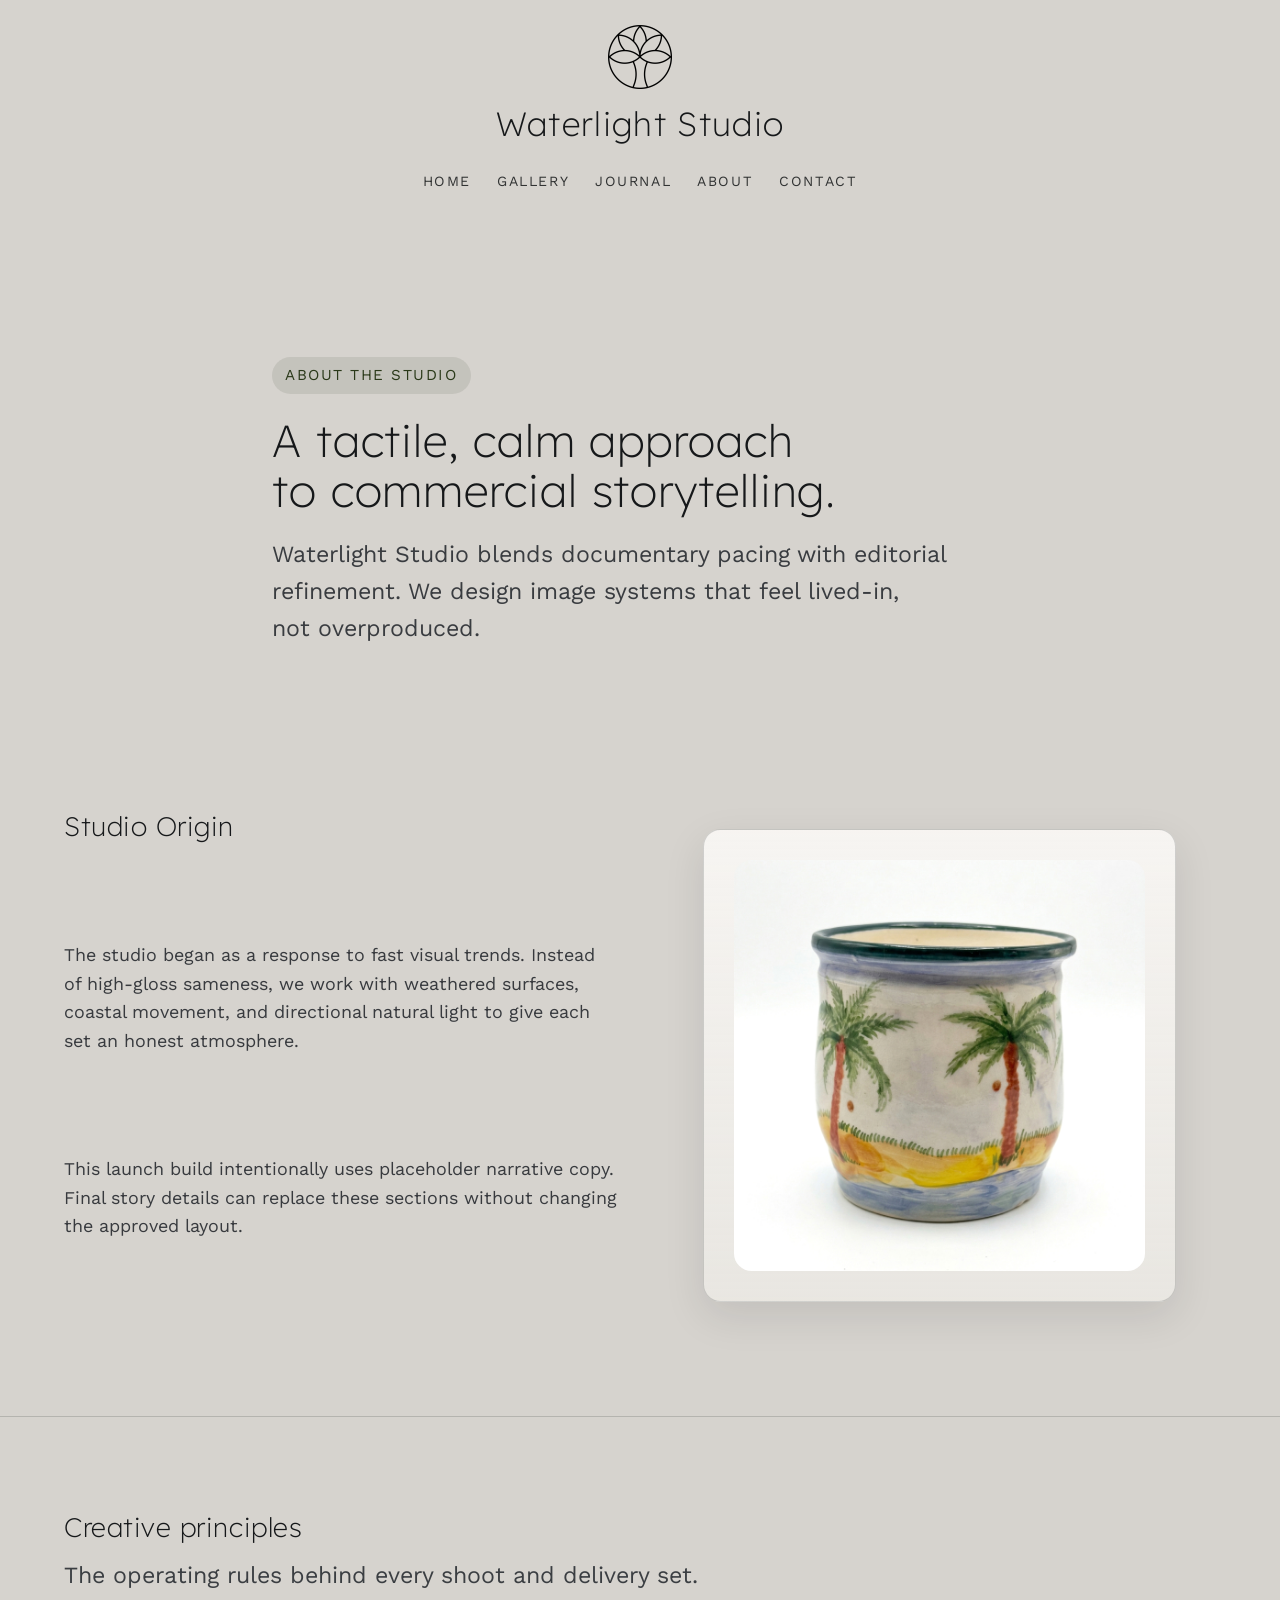
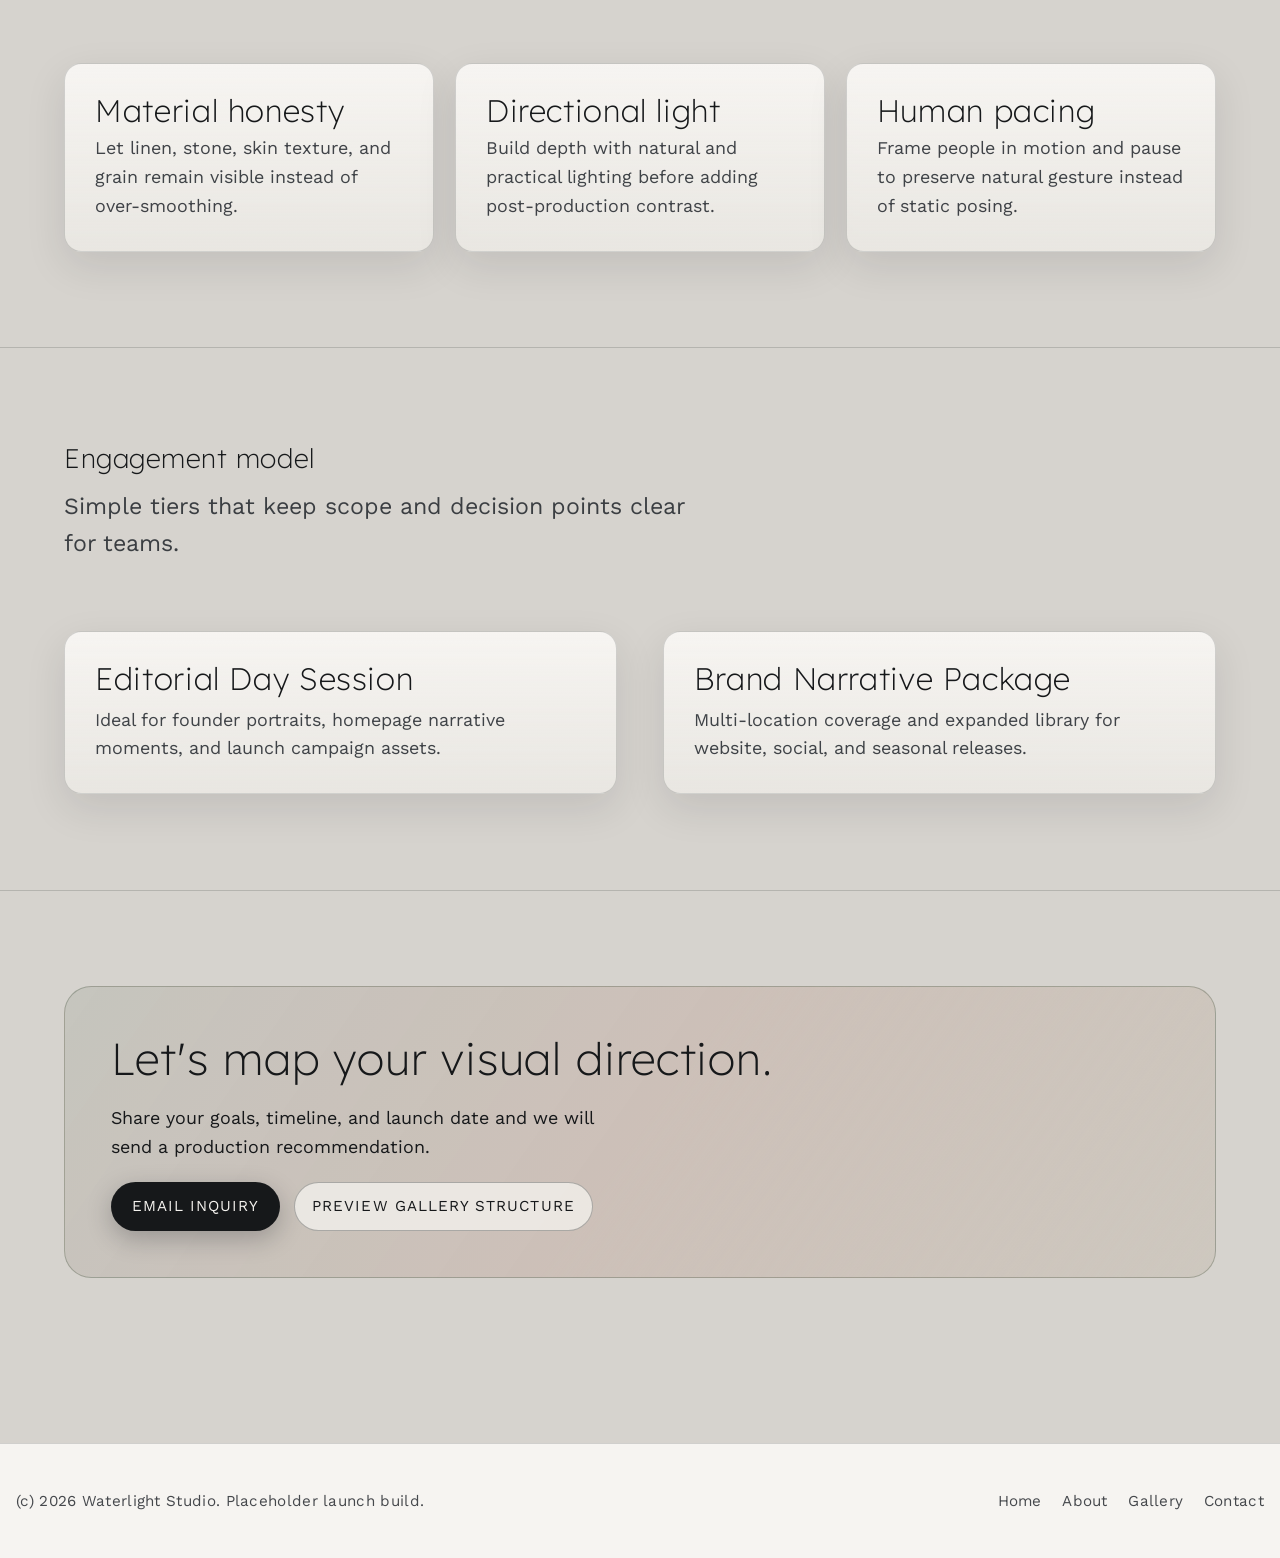
==== commit d8284cc0: "Fix mobile hamburger menu: clean styling, centered, top z-index - Move hamburger into brandrow, remo" ====
--- a/about/index.html
+++ b/about/index.html
@@ -24,7 +24,7 @@
     <a class="skip-link" href="#main-content">Skip to content</a>
     <div class="site-shell">
       <header class="site-header home-header">
-        <div class="container-wide home-header__top">
+        <div class="container-wide home-header__brandrow">
           <button
             class="menu-toggle home-menu-toggle"
             type="button"
@@ -37,9 +37,7 @@
               <path d="M3 6h18M3 12h18M3 18h18" />
             </svg>
           </button>
-        </div>
-
-        <div class="container-wide home-header__brandrow">
+
           <a class="home-brand" href="/">
             <img src="/assets/img/Waterlight-Logo-Black.png" alt="" class="home-brand__logo" />
             <span class="home-brand__name">Waterlight Studio</span>
--- a/assets/css/pages.css
+++ b/assets/css/pages.css
@@ -177,12 +177,6 @@
   padding-top: 1.1rem;
 }
 
-.home-header__top {
-  display: flex;
-  justify-content: flex-end;
-  align-items: center;
-  min-height: 2rem;
-}
 
 .home-header__icon {
   justify-self: start;
@@ -209,6 +203,7 @@
 
 
 .home-header__brandrow {
+  position: relative;
   display: grid;
   justify-items: center;
   gap: 1rem;
@@ -655,21 +650,29 @@
     font-size: clamp(1.6rem, 1.2rem + 3vw, 2.15rem);
   }
 
-  .home-header__top {
-    grid-template-columns: auto auto auto;
-    justify-content: space-between;
-  }
 
   .home-menu-toggle {
     display: inline-flex;
     align-items: center;
     justify-content: center;
-    justify-self: center;
-    background: rgba(244, 242, 238, 0.68);
+    margin: 0 auto 0.5rem;
+    border: none;
+    border-radius: 0;
+    background: transparent;
+    width: auto;
+    height: auto;
+    padding: 0.3rem;
+    color: var(--charcoal);
+  }
+
+  .home-menu-toggle svg {
+    width: 1.4rem;
+    height: 1.4rem;
   }
 
   .home-nav {
     position: absolute;
+    z-index: 100;
     top: calc(100% - 0.2rem);
     left: 50%;
     transform: translateX(-50%) scale(0.98);
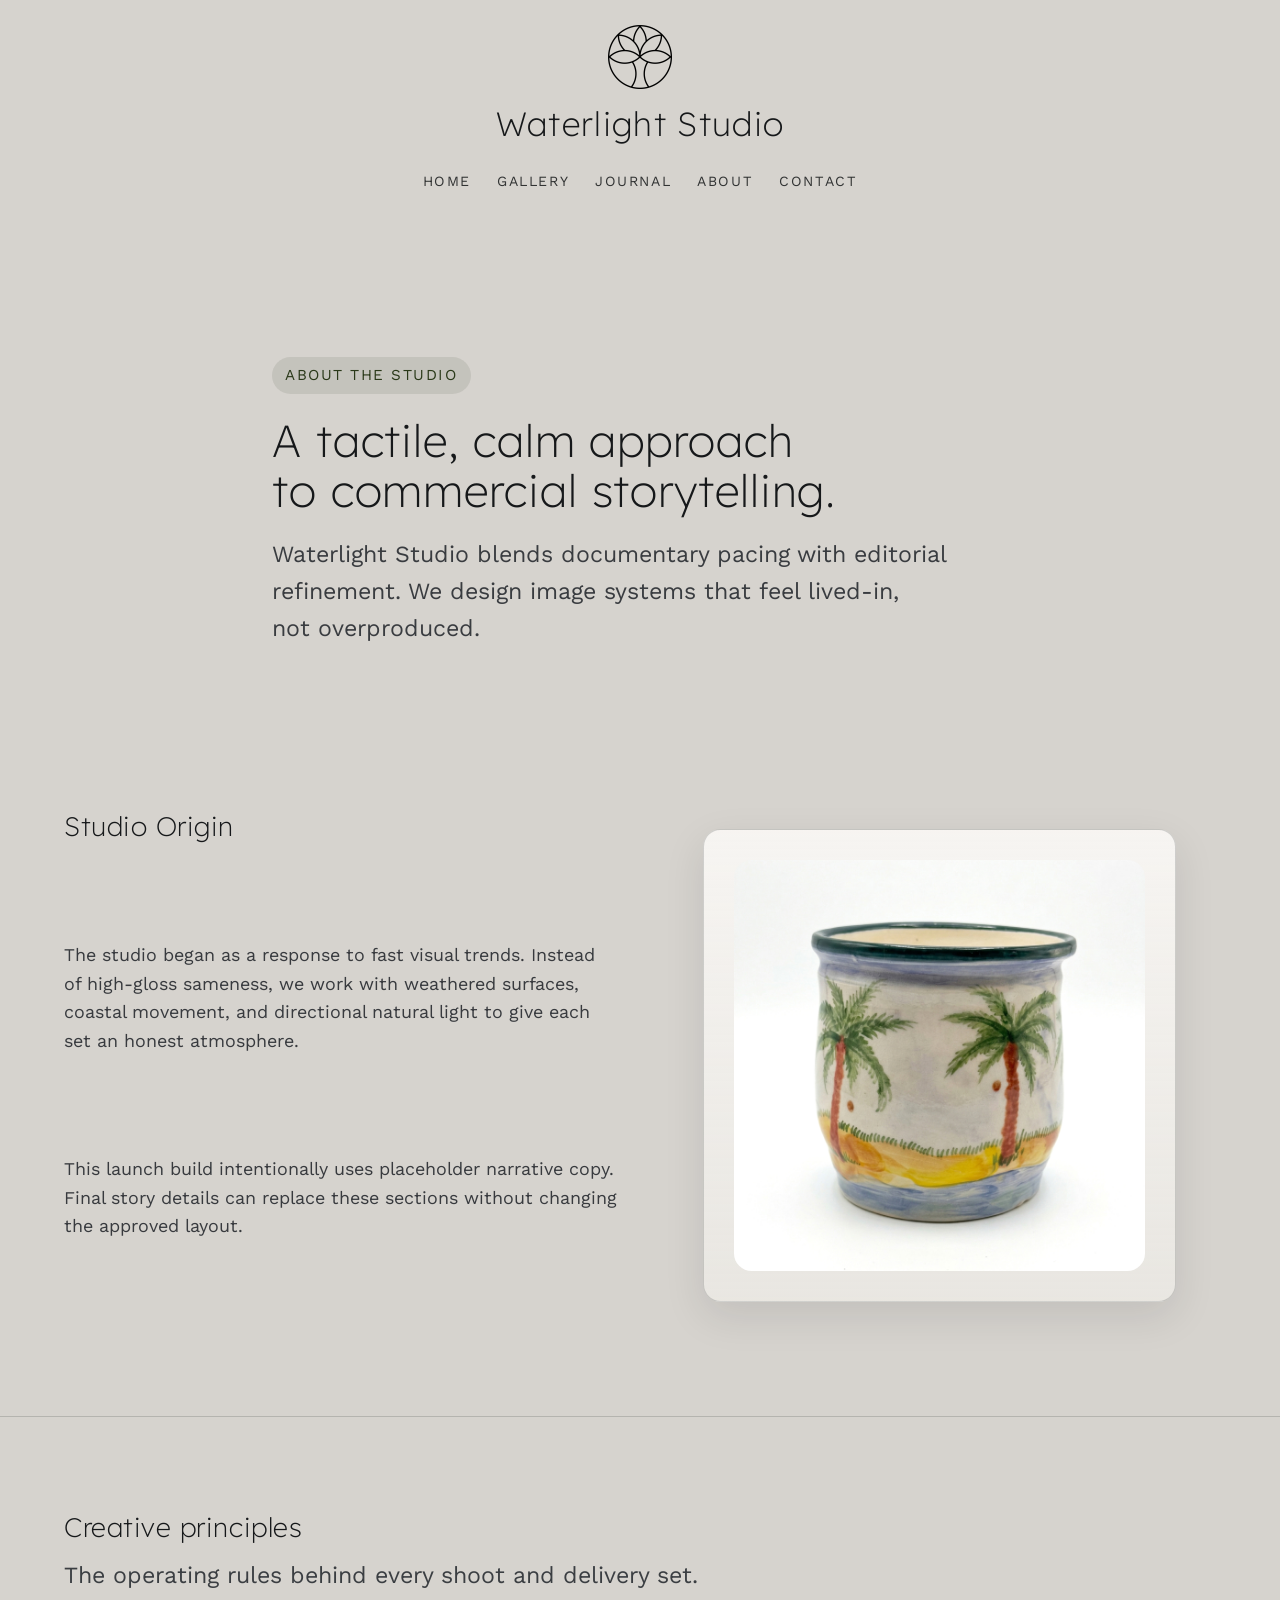
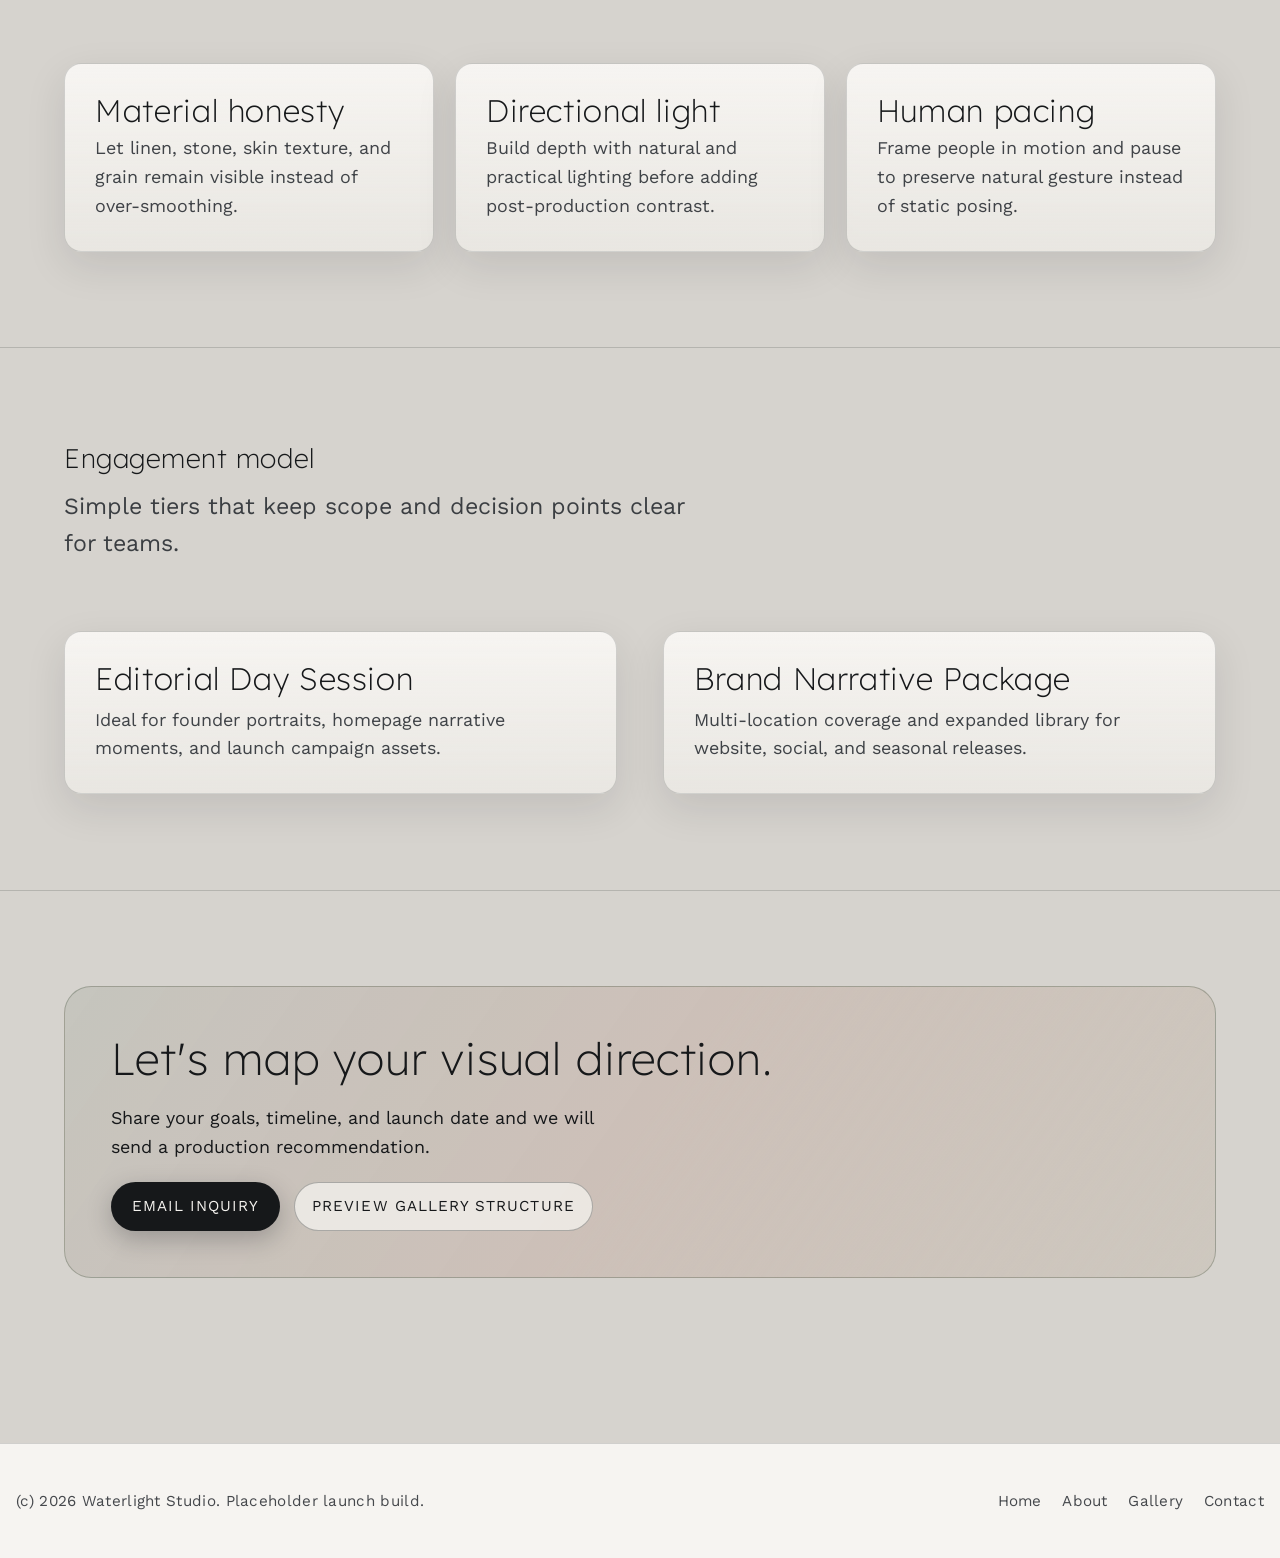
==== commit 7dfaf0f4: "Click any image to enlarge, lightbox shows image only - Make all content images clickable to open li" ====
--- a/about/index.html
+++ b/about/index.html
@@ -148,6 +148,12 @@
         </section>
       </main>
 
+      <div class="lightbox" data-lightbox hidden role="dialog" aria-modal="true" aria-label="Expanded image">
+        <div class="lightbox__panel">
+          <img data-lightbox-image src="" alt="" />
+        </div>
+      </div>
+
       <footer class="site-footer">
         <div class="site-footer__inner">
           <p>(c) <span data-year></span> Waterlight Studio. Placeholder launch build.</p>
--- a/assets/css/base.css
+++ b/assets/css/base.css
@@ -29,6 +29,7 @@
 img {
   display: block;
   max-width: 100%;
+  cursor: pointer;
 }
 
 h1,
--- a/assets/css/components.css
+++ b/assets/css/components.css
@@ -359,40 +359,21 @@
 
 .lightbox__panel {
   position: relative;
-  width: min(95vw, 60rem);
+}
+
+.lightbox__panel img {
+  max-width: min(95vw, 60rem);
+  max-height: 90vh;
+  object-fit: contain;
   border-radius: var(--radius-md);
-  overflow: clip;
-  border: 1px solid rgba(247, 245, 242, 0.25);
-}
-
-.lightbox__panel img {
-  width: 100%;
-  max-height: 82vh;
-  object-fit: contain;
-  background: rgba(0, 0, 0, 0.4);
 }
 
 .lightbox__caption {
-  position: absolute;
-  left: 0;
-  right: 0;
-  bottom: 0;
-  padding: 0.72rem 0.9rem;
-  font-size: var(--step--1);
-  color: var(--mist);
-  background: linear-gradient(180deg, transparent, rgba(0, 0, 0, 0.78));
+  display: none;
 }
 
 .lightbox__close {
-  position: absolute;
-  top: 0.6rem;
-  right: 0.6rem;
-  width: 2.3rem;
-  height: 2.3rem;
-  border: 1px solid rgba(247, 245, 242, 0.36);
-  border-radius: var(--radius-pill);
-  color: var(--mist);
-  background: rgba(0, 0, 0, 0.46);
+  display: none;
 }
 
 @media (max-width: 56rem) {
--- a/assets/css/pages.css
+++ b/assets/css/pages.css
@@ -120,22 +120,11 @@
 }
 
 .gallery-card__open {
-  border: none;
-  border-radius: 0;
-  padding: 0;
-  background: transparent;
-  font-size: 0.82rem;
-  letter-spacing: 0.03em;
-  text-transform: none;
-  color: rgba(22, 24, 26, 0.55);
+  display: none;
+}
+
+.gallery-card img {
   cursor: pointer;
-  text-align: left;
-  transition: color var(--timing-fast) var(--ease-main);
-}
-
-.gallery-card__open:is(:hover, :focus-visible) {
-  background: transparent;
-  color: rgba(22, 24, 26, 0.9);
 }
 
 @media (max-width: 56rem) {
@@ -312,8 +301,8 @@
 }
 
 .home-hero__media {
-  border: 1px solid rgba(22, 24, 26, 0.09);
-  background: rgba(244, 242, 238, 0.48);
+  border: none;
+  background: none;
 }
 
 .home-hero__media img {
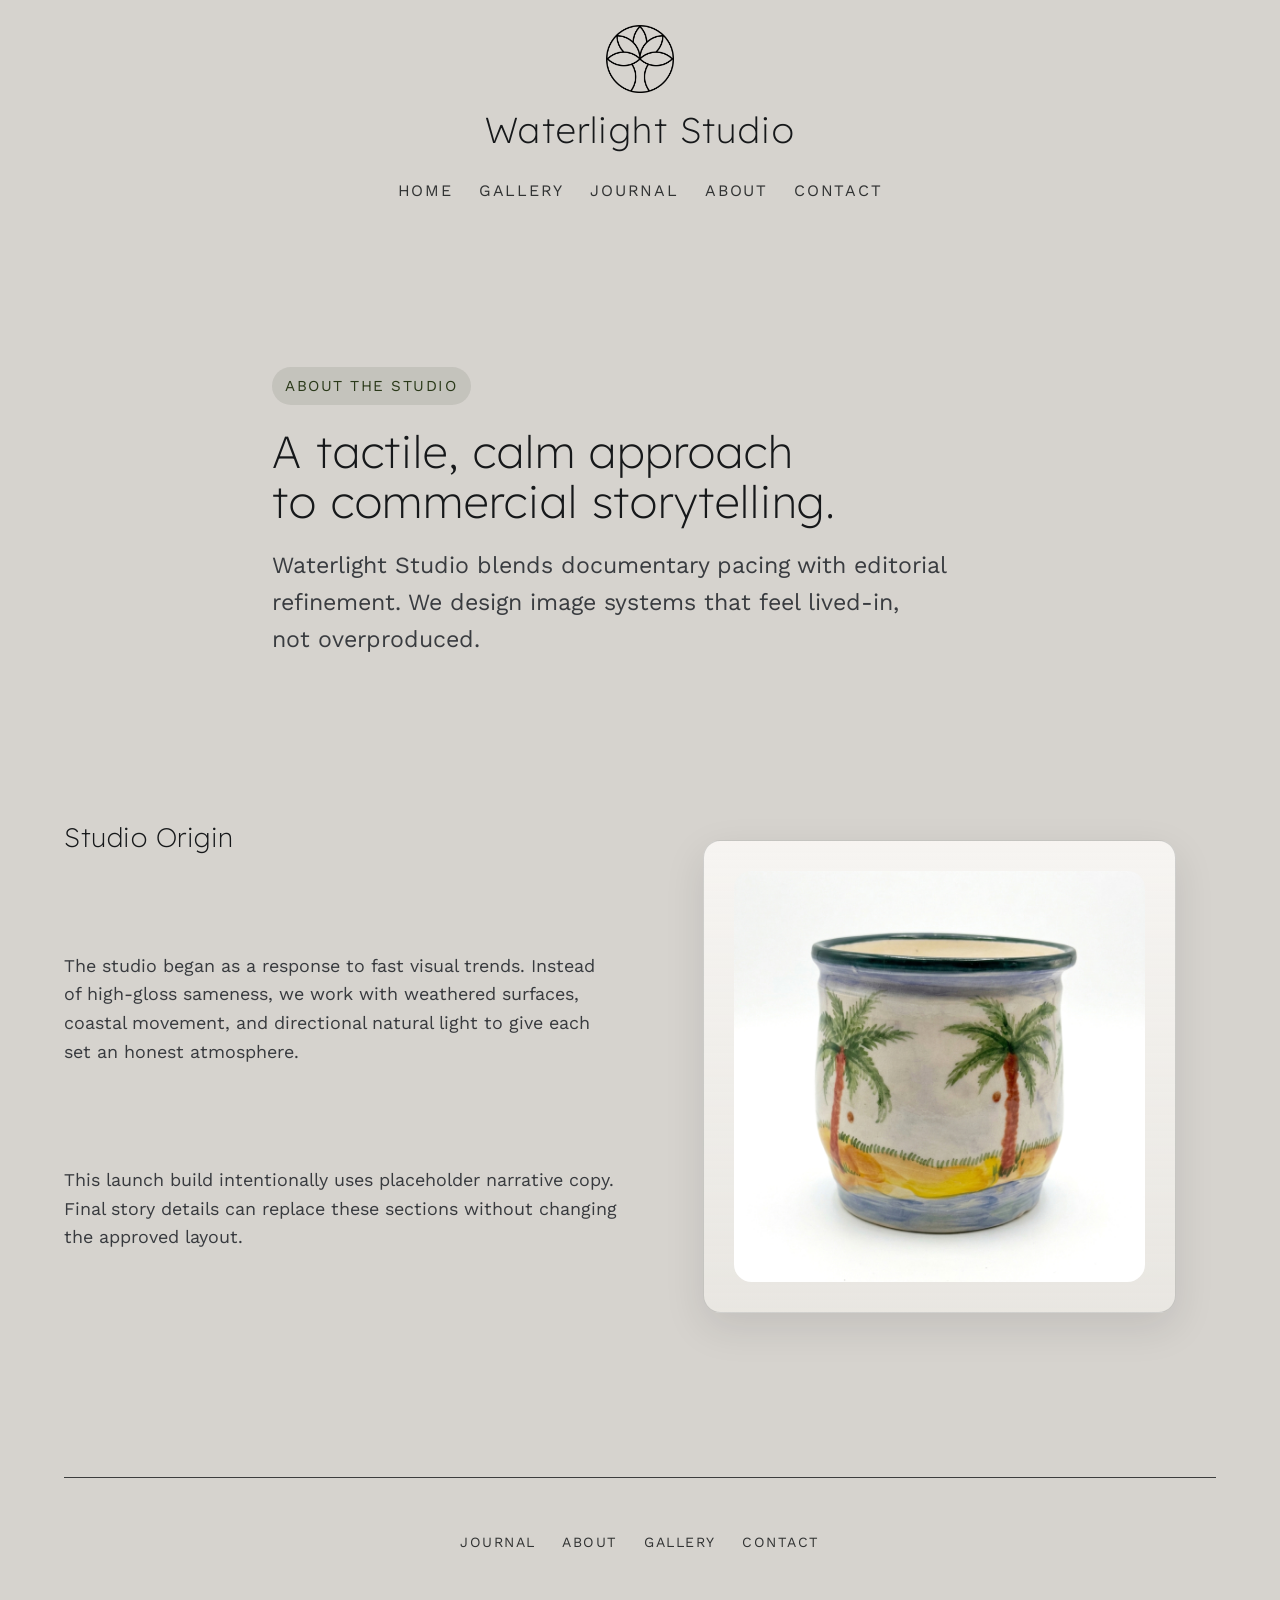
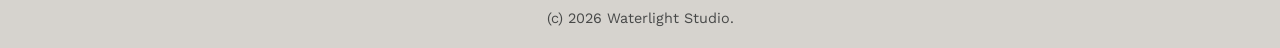
==== commit d09a1d13: "Add contact page, admin section toggles, unified footer - New /contact/ page with Formspree form (ml" ====
--- a/about/index.html
+++ b/about/index.html
@@ -48,13 +48,13 @@
             <a href="/gallery/" data-nav-link>Gallery</a>
             <a href="/#journal">Journal</a>
             <a href="/about/" data-nav-link>About</a>
-            <a href="#" class="js-mail-link">Contact</a>
+            <a href="/contact/" data-nav-link>Contact</a>
           </nav>
         </div>
       </header>
 
       <main id="main-content">
-        <section class="page-hero">
+        <section class="page-hero" data-section="aboutHero">
           <div class="container page-hero__inner" data-reveal>
             <span class="hero__kicker">About the Studio</span>
             <h1>A tactile, calm approach to commercial storytelling.</h1>
@@ -65,7 +65,7 @@
           </div>
         </section>
 
-        <section class="section">
+        <section class="section" data-section="aboutOrigin">
           <div class="container about-layout">
             <article class="about-block" data-reveal>
               <h2>Studio Origin</h2>
@@ -90,7 +90,7 @@
           </div>
         </section>
 
-        <section class="section">
+        <section class="section" data-section="aboutPrinciples">
           <div class="container">
             <div class="section-heading" data-reveal>
               <h2>Creative principles</h2>
@@ -114,7 +114,7 @@
           </div>
         </section>
 
-        <section class="section">
+        <section class="section" data-section="aboutEngagement">
           <div class="container">
             <div class="section-heading" data-reveal>
               <h2>Engagement model</h2>
@@ -134,13 +134,13 @@
           </div>
         </section>
 
-        <section class="section">
+        <section class="section" data-section="aboutCta">
           <div class="container">
             <div class="cta-band" data-reveal>
               <h2>Let's map your visual direction.</h2>
               <p>Share your goals, timeline, and launch date and we will send a production recommendation.</p>
               <div class="cluster">
-                <a class="button js-mail-link" href="#">Email Inquiry</a>
+                <a class="button" href="/contact/">Email Inquiry</a>
                 <a class="button-ghost" href="/gallery/">Preview Gallery Structure</a>
               </div>
             </div>
@@ -154,15 +154,18 @@
         </div>
       </div>
 
-      <footer class="site-footer">
-        <div class="site-footer__inner">
-          <p>(c) <span data-year></span> Waterlight Studio. Placeholder launch build.</p>
-          <nav aria-label="Footer navigation">
-            <a href="/">Home</a>
+      <footer class="home-newsletter">
+        <div class="container-wide home-newsletter__inner">
+          <nav class="home-newsletter__links" aria-label="Footer links" data-reveal>
+            <a href="/#journal">Journal</a>
             <a href="/about/">About</a>
             <a href="/gallery/">Gallery</a>
-            <a class="js-mail-link" href="#">Contact</a>
+            <a href="/contact/">Contact</a>
           </nav>
+        </div>
+
+        <div class="container-wide home-legal">
+          <p>(c) <span data-year></span> Waterlight Studio.</p>
         </div>
       </footer>
     </div>
@@ -204,6 +207,20 @@
               `<article class="card is-visible"><h3>${e.title}</h3><p>${e.description}</p></article>`
             ).join('');
           }
+
+          const sectionMap = {
+            aboutHero: 'showAboutHero',
+            aboutOrigin: 'showAboutOrigin',
+            aboutPrinciples: 'showAboutPrinciples',
+            aboutEngagement: 'showAboutEngagement',
+            aboutCta: 'showAboutCta'
+          };
+          Object.entries(sectionMap).forEach(([key, setting]) => {
+            if (cms.settings[setting] === false) {
+              const el = document.querySelector(`[data-section="${key}"]`);
+              if (el) el.style.display = 'none';
+            }
+          });
         } catch (e) {
           // CMS fetch failed; static HTML remains.
         }
--- a/assets/css/components.css
+++ b/assets/css/components.css
@@ -430,3 +430,163 @@
     align-items: flex-start;
   }
 }
+
+.contact-page {
+  padding-block: clamp(2rem, 1.5rem + 2vw, 3.5rem);
+}
+
+.contact-page__inner {
+  width: min(100% - 2rem, 48rem);
+  margin-inline: auto;
+  display: grid;
+  gap: 2.25rem;
+}
+
+.contact-intro {
+  display: grid;
+  gap: 1.25rem;
+}
+
+.contact-intro p {
+  margin: 0;
+  font-size: 1rem;
+  line-height: 1.55;
+  color: rgba(22, 24, 26, 0.86);
+}
+
+.contact-form {
+  display: grid;
+  gap: 1.5rem;
+}
+
+.contact-form__group {
+  display: grid;
+  gap: 0.5rem;
+  border: 0;
+  padding: 0;
+  margin: 0;
+  min-width: 0;
+}
+
+.contact-form__label {
+  display: block;
+  font-family: var(--font-body);
+  font-size: 1.05rem;
+  font-weight: 500;
+  color: var(--charcoal);
+  padding: 0;
+}
+
+.contact-form__label em {
+  font-style: normal;
+  font-weight: 400;
+  font-size: 0.82rem;
+  color: rgba(22, 24, 26, 0.5);
+  margin-left: 0.4rem;
+}
+
+.contact-form__row {
+  display: grid;
+  grid-template-columns: 1fr 1fr;
+  gap: 1.25rem;
+}
+
+.contact-form__sub {
+  display: grid;
+  gap: 0.4rem;
+}
+
+.contact-form__sub span {
+  font-size: 0.85rem;
+  color: rgba(22, 24, 26, 0.65);
+}
+
+.contact-form__sub em {
+  font-style: normal;
+  color: rgba(22, 24, 26, 0.5);
+  font-size: 0.78rem;
+  margin-left: 0.25rem;
+}
+
+.contact-form input,
+.contact-form textarea {
+  width: 100%;
+  font-family: var(--font-body);
+  font-size: 0.95rem;
+  padding: 0.7rem 0.85rem;
+  border: 1px solid rgba(22, 24, 26, 0.45);
+  border-radius: 0;
+  background: #ffffff;
+  color: var(--charcoal);
+  transition: border-color var(--timing-fast) var(--ease-main);
+}
+
+.contact-form input:focus,
+.contact-form textarea:focus {
+  outline: none;
+  border-color: var(--charcoal);
+}
+
+.contact-form textarea {
+  resize: vertical;
+  min-height: 8rem;
+  font-family: var(--font-body);
+}
+
+.contact-form__submit-row {
+  display: flex;
+  justify-content: center;
+  margin-top: 0.5rem;
+}
+
+.contact-form__submit {
+  font-family: var(--font-body);
+  font-size: 0.85rem;
+  font-weight: 600;
+  letter-spacing: 0.18em;
+  padding: 1rem 3.5rem;
+  border: 1.5px solid var(--charcoal);
+  border-radius: 0;
+  background: transparent;
+  color: var(--charcoal);
+  cursor: pointer;
+  transition: background var(--timing-fast) var(--ease-main),
+    color var(--timing-fast) var(--ease-main);
+}
+
+.contact-form__submit:is(:hover, :focus-visible) {
+  background: var(--charcoal);
+  color: #ffffff;
+}
+
+.contact-page__divider {
+  border-top: 1px solid rgba(22, 24, 26, 0.18);
+  margin-top: 1rem;
+}
+
+.contact-page__images {
+  display: grid;
+  grid-template-columns: 1fr 1fr;
+  gap: 0.75rem;
+}
+
+.contact-page__images figure {
+  margin: 0;
+}
+
+.contact-page__images img {
+  width: 100%;
+  aspect-ratio: 1 / 1;
+  object-fit: cover;
+  border-radius: 0;
+}
+
+@media (max-width: 40rem) {
+  .contact-form__row {
+    grid-template-columns: 1fr;
+  }
+  .contact-page__images {
+    grid-template-columns: 1fr;
+  }
+}
+
--- a/assets/css/pages.css
+++ b/assets/css/pages.css
@@ -209,14 +209,14 @@
 }
 
 .home-brand__logo {
-  height: clamp(3rem, 2.4rem + 2vw, 4.6rem);
+  height: clamp(3.25rem, 2.65rem + 2vw, 4.85rem);
   width: auto;
 }
 
 .home-brand__name {
   font-family: var(--font-display);
   font-weight: 200;
-  font-size: clamp(1.6rem, 1.3rem + 1vw, 2.4rem);
+  font-size: clamp(1.75rem, 1.45rem + 1vw, 2.55rem);
   letter-spacing: 0.04em;
   color: var(--charcoal);
 }
@@ -231,7 +231,7 @@
 .home-nav a {
   padding: 0.2rem 0;
   border-bottom: 1px solid transparent;
-  font-size: 0.88rem;
+  font-size: 1rem;
   letter-spacing: 0.11em;
   text-transform: uppercase;
   color: rgba(22, 24, 26, 0.86);
@@ -265,10 +265,10 @@
 
 .home-hero__copy h1 {
   margin: 0;
-  max-width: 7.5ch;
-  font-family: var(--font-display);
-  font-size: clamp(3.5rem, 2.35rem + 5.3vw, 7.35rem);
-  line-height: 0.87;
+  max-width: 12ch;
+  font-family: var(--font-display);
+  font-size: clamp(2.8rem, 2.2rem + 2.2vw, 4.45rem);
+  line-height: 0.95;
   letter-spacing: 0.01em;
   text-wrap: balance;
 }
@@ -278,11 +278,11 @@
   align-items: center;
   justify-content: center;
   width: fit-content;
-  min-width: 10.8rem;
-  padding: 0.85rem 1.5rem;
+  min-width: 8.5rem;
+  padding: 0.6rem 1.1rem;
   border-radius: 999px;
   border: 1.5px solid var(--olive);
-  font-size: 0.82rem;
+  font-size: 0.72rem;
   font-weight: 600;
   letter-spacing: 0.14em;
   text-transform: uppercase;
@@ -307,8 +307,7 @@
 
 .home-hero__media img {
   width: 100%;
-  aspect-ratio: 4 / 3.35;
-  object-fit: cover;
+  height: auto;
   border-radius: var(--radius-md);
 }
 
@@ -382,6 +381,8 @@
 .home-feature {
   padding-top: clamp(1.6rem, 1.1rem + 1.8vw, 3.1rem);
   padding-bottom: clamp(1.5rem, 1rem + 2vw, 3.1rem);
+  background: #ffffff;
+  color: var(--olive);
 }
 
 .home-feature__layout {
@@ -408,7 +409,7 @@
   font-family: var(--font-display);
   font-size: clamp(3.3rem, 2.2rem + 4.4vw, 6.1rem);
   line-height: 0.86;
-  color: var(--mist);
+  color: var(--olive);
 }
 
 .home-feature__copy p {
@@ -416,7 +417,7 @@
   max-width: 22ch;
   font-size: clamp(1.3rem, 1.08rem + 0.8vw, 1.85rem);
   line-height: 1.32;
-  color: rgba(244, 242, 238, 0.92);
+  color: rgba(42, 57, 25, 0.9);
 }
 
 .home-feature__copy a {
@@ -424,12 +425,14 @@
   font-size: 1.03rem;
   text-decoration: underline;
   text-underline-offset: 0.17rem;
-  color: rgba(244, 242, 238, 0.95);
+  color: var(--olive);
 }
 
 .home-values {
   padding-top: 1rem;
   padding-bottom: clamp(2.5rem, 1.95rem + 2vw, 4rem);
+  background: #ffffff;
+  color: var(--olive);
 }
 
 .home-values h2 {
@@ -437,7 +440,7 @@
   font-family: var(--font-display);
   font-size: clamp(3.1rem, 2.2rem + 3.9vw, 5.8rem);
   line-height: 0.9;
-  color: var(--mist);
+  color: var(--olive);
 }
 
 .home-values__grid {
@@ -449,7 +452,7 @@
 .home-value {
   padding-right: 1rem;
   padding-bottom: 1.65rem;
-  border-bottom: 1px solid rgba(244, 242, 238, 0.55);
+  border-bottom: 1px solid rgba(42, 57, 25, 0.35);
 }
 
 .home-value h3 {
@@ -457,13 +460,13 @@
   font-family: var(--font-display);
   font-size: clamp(1.9rem, 1.6rem + 0.8vw, 2.45rem);
   font-weight: 200;
-  color: var(--mist);
+  color: var(--olive);
 }
 
 .home-value p {
   margin: 0;
   max-width: 34ch;
-  color: rgba(244, 242, 238, 0.88);
+  color: rgba(42, 57, 25, 0.85);
 }
 
 .home-journal {
@@ -605,9 +608,8 @@
 }
 
 .home-legal {
-  border-top: 1px solid rgba(22, 24, 26, 0.22);
-  margin-top: clamp(1.5rem, 1.15rem + 1.3vw, 2.6rem);
-  padding-top: 0.9rem;
+  margin-top: clamp(2rem, 1.5rem + 2vw, 3.4rem);
+  text-align: center;
 }
 
 .home-legal p {
@@ -713,10 +715,6 @@
     max-width: 9ch;
   }
 
-  .home-hero__media img {
-    aspect-ratio: 4 / 3;
-  }
-
   .home-hero__media {
     order: 1;
   }
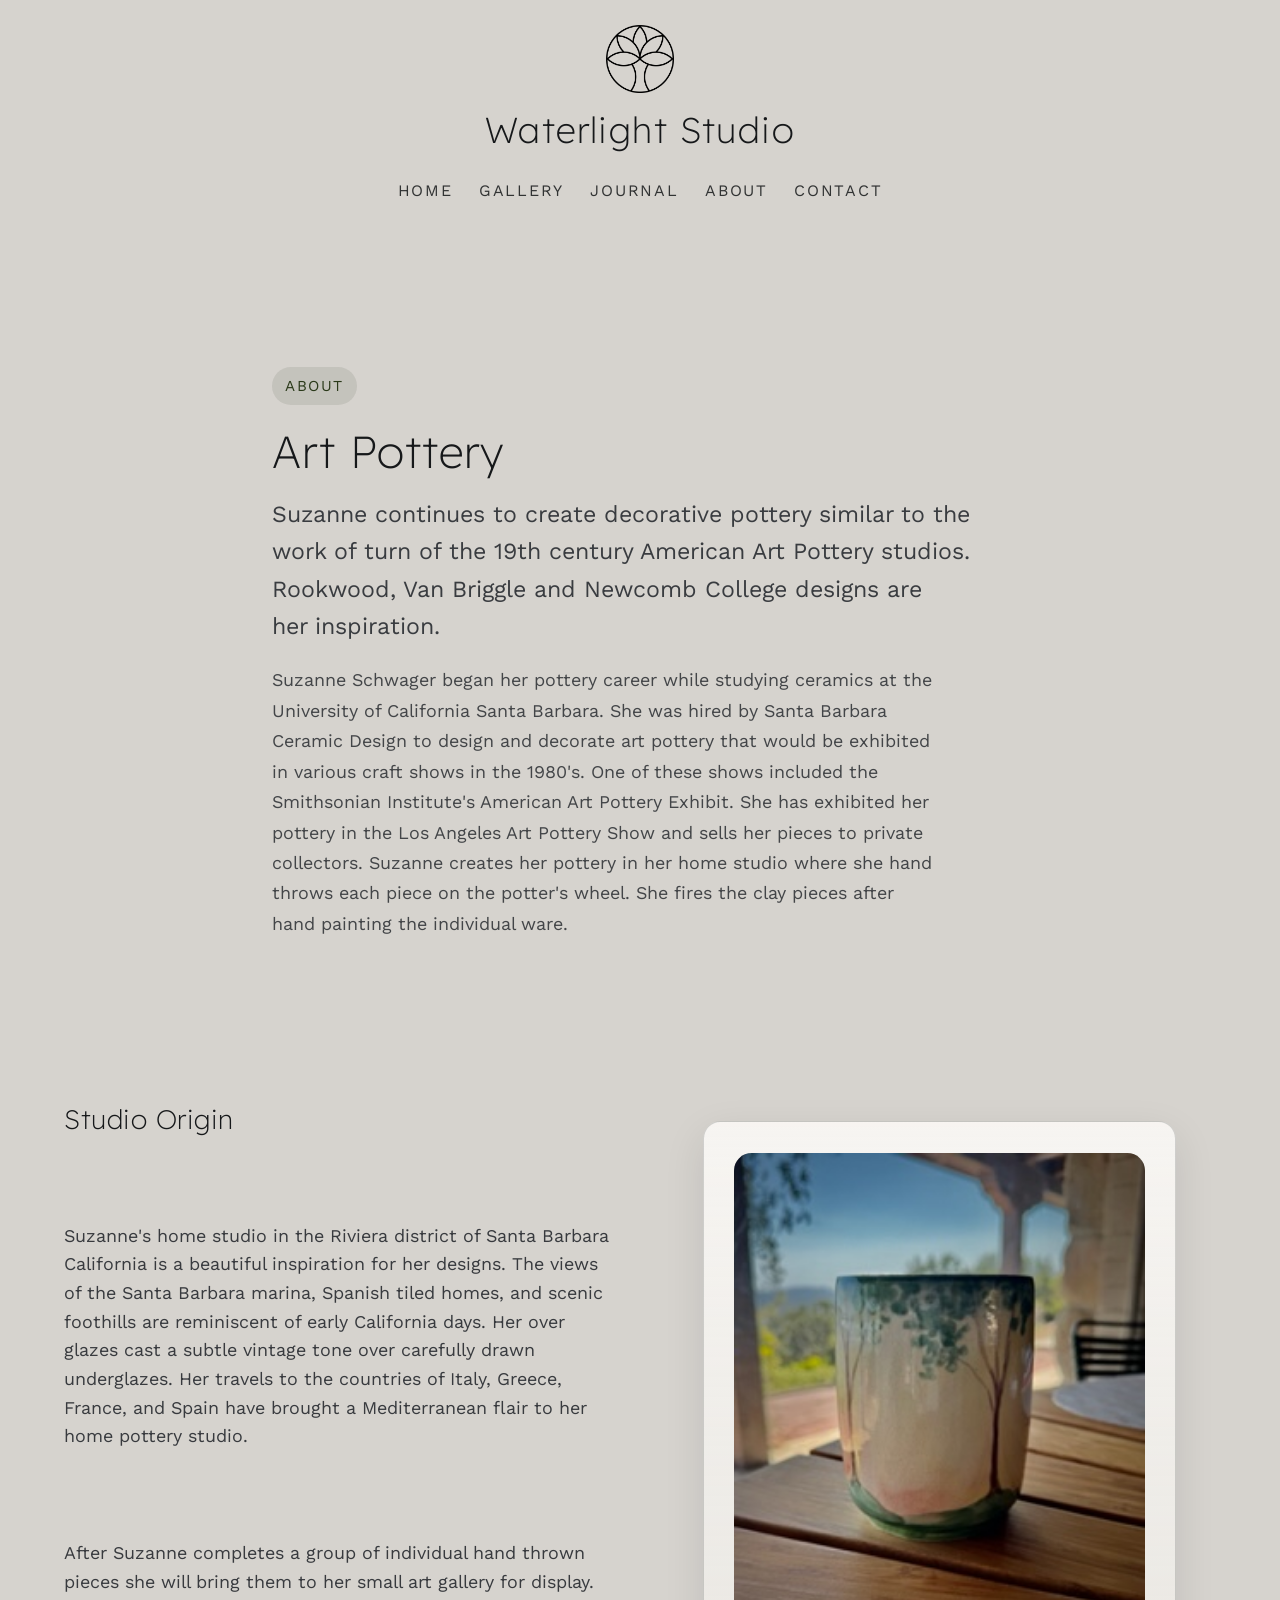
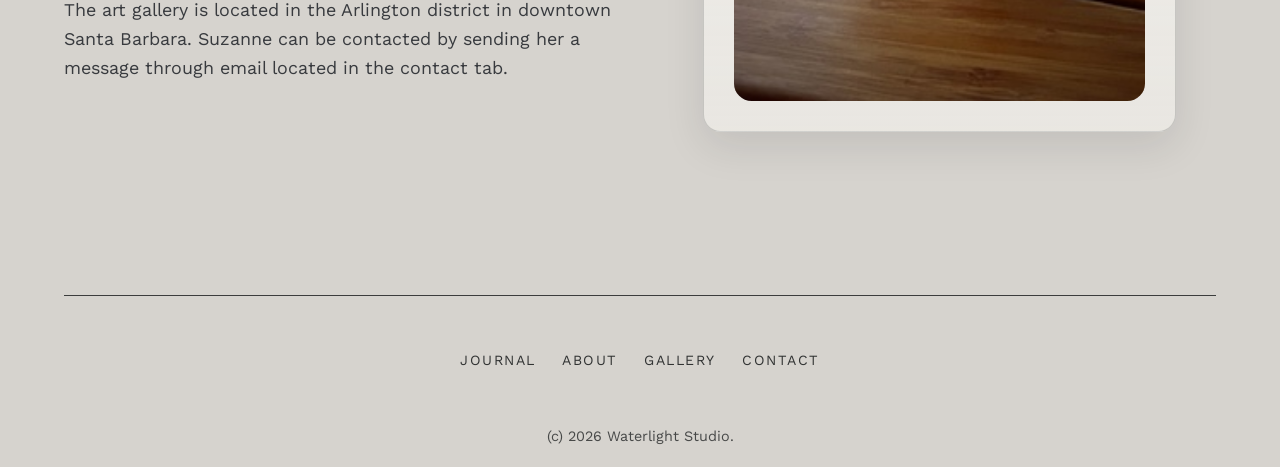
==== commit 3e293470: "Phase A: move bio out of kicker pill into proper paragraph field" ====
--- a/about/index.html
+++ b/about/index.html
@@ -62,6 +62,7 @@
               Waterlight Studio blends documentary pacing with editorial refinement. We design image systems
               that feel lived-in, not overproduced.
             </p>
+            <p class="about-bio" data-about-bio hidden></p>
           </div>
         </section>
 
@@ -183,8 +184,10 @@
           if (kicker && a.kicker) kicker.textContent = a.kicker;
           const heroH1 = document.querySelector('.page-hero h1');
           if (heroH1 && a.hero_title) heroH1.textContent = a.hero_title;
-          const heroP = document.querySelector('.page-hero__inner > p');
+          const heroP = document.querySelector('.page-hero__inner > p:not(.about-bio)');
           if (heroP && a.hero_description) heroP.textContent = a.hero_description;
+          const bioEl = document.querySelector('[data-about-bio]');
+          if (bioEl && a.bio) { bioEl.textContent = a.bio; bioEl.hidden = false; }
 
           const originH2 = document.querySelector('.about-block h2');
           if (originH2 && a.origin_title) originH2.textContent = a.origin_title;
--- a/assets/css/layout.css
+++ b/assets/css/layout.css
@@ -125,6 +125,13 @@
   color: rgba(25, 29, 35, 0.83);
 }
 
+.page-hero__inner .about-bio {
+  font-size: var(--step-0);
+  line-height: 1.7;
+  color: rgba(25, 29, 35, 0.78);
+  max-width: 60ch;
+}
+
 @media (max-width: 56rem) {
   .container,
   .container-wide {
--- a/assets/css/components.css
+++ b/assets/css/components.css
@@ -590,3 +590,33 @@
   }
 }
 
+.gallery-card,
+.home-product__media {
+  position: relative;
+}
+
+.home-product__media {
+  display: block;
+}
+
+.sold-badge {
+  position: absolute;
+  top: 0.7rem;
+  right: 0.7rem;
+  z-index: 2;
+  display: inline-flex;
+  align-items: center;
+  justify-content: center;
+  padding: 0.32rem 0.85rem;
+  border-radius: 999px;
+  background: rgba(192, 48, 48, 0.18);
+  color: #b32a2a;
+  font-family: var(--font-body);
+  font-size: 0.72rem;
+  font-weight: 600;
+  letter-spacing: 0.16em;
+  text-transform: uppercase;
+  pointer-events: none;
+  backdrop-filter: blur(4px);
+}
+
--- a/assets/css/pages.css
+++ b/assets/css/pages.css
@@ -127,6 +127,23 @@
   cursor: pointer;
 }
 
+.gallery-template .home-header__brandrow {
+  padding-bottom: 0.6rem;
+}
+
+.gallery-template main > .section:first-child {
+  padding-top: 0.6rem;
+}
+
+.gallery-template main > .section:first-child::before {
+  content: "";
+  display: block;
+  width: min(40%, 22rem);
+  height: 1px;
+  margin: 0 auto 1.2rem;
+  background: rgba(22, 24, 26, 0.22);
+}
+
 @media (max-width: 56rem) {
   .services-grid,
   .values-grid {
@@ -253,14 +270,13 @@
 .home-hero__layout {
   display: grid;
   grid-template-columns: 0.88fr 1.12fr;
-  align-items: end;
+  align-items: center;
   gap: clamp(1.6rem, 1.05rem + 2.5vw, 3.7rem);
 }
 
 .home-hero__copy {
   display: grid;
   gap: 2rem;
-  padding-bottom: clamp(0.5rem, 0.3rem + 0.9vw, 1.4rem);
 }
 
 .home-hero__copy h1 {
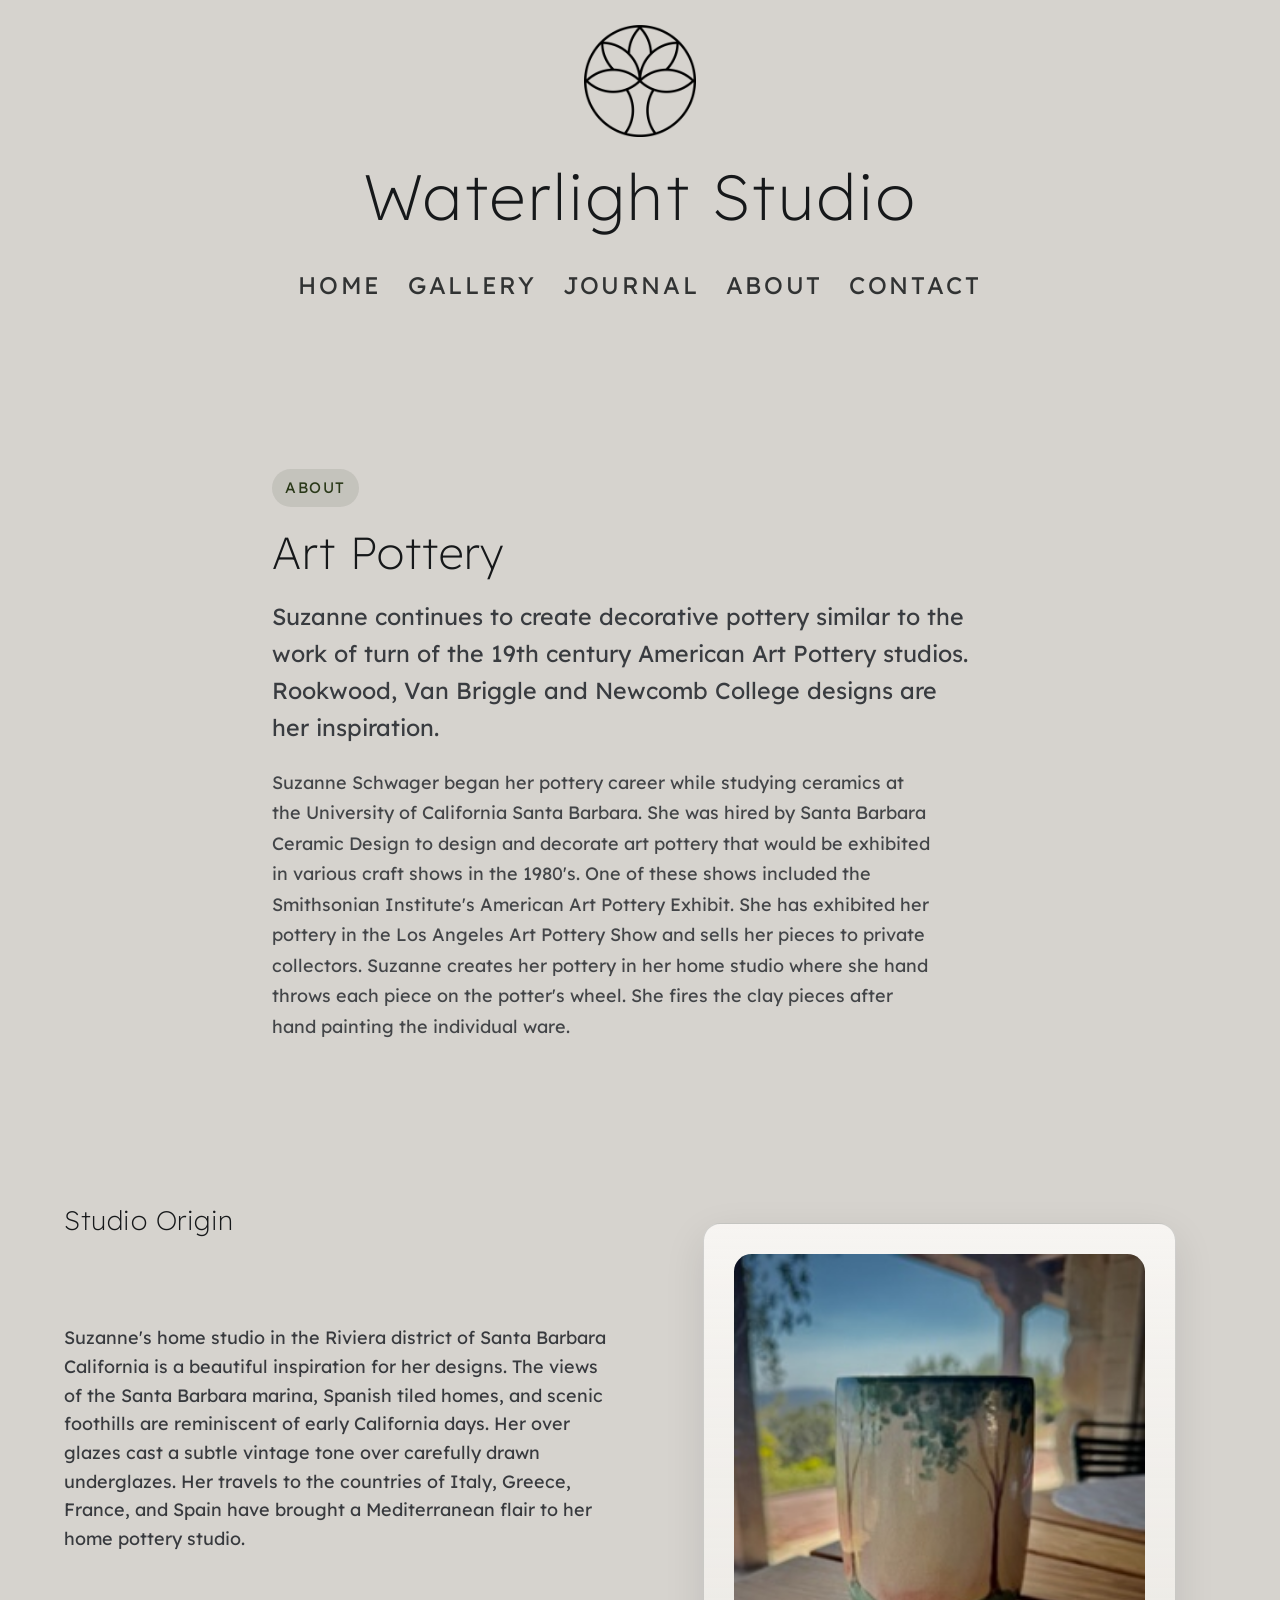
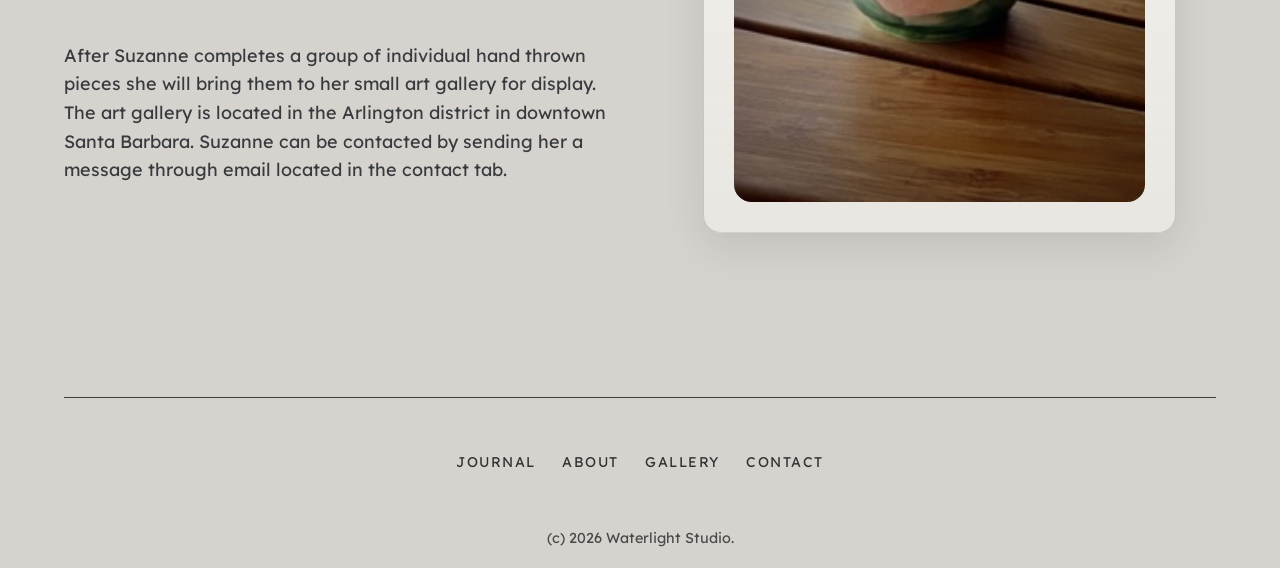
==== commit 96146c88: "Fix Worker build and switch site to Lexend-only - Add wrangler.jsonc at repo root so the Cloudflare " ====
--- a/about/index.html
+++ b/about/index.html
@@ -11,7 +11,7 @@
     <link rel="preconnect" href="https://fonts.googleapis.com" />
     <link rel="preconnect" href="https://fonts.gstatic.com" crossorigin />
     <link
-      href="https://fonts.googleapis.com/css2?family=Lexend:wght@200&family=Work+Sans:wght@400;500;600&display=swap"
+      href="https://fonts.googleapis.com/css2?family=Lexend:wght@200;400;500;600&display=swap"
       rel="stylesheet"
     />
     <link rel="stylesheet" href="/assets/css/tokens.css" />
@@ -46,7 +46,7 @@
           <nav id="primary-nav" class="home-nav" data-site-nav aria-label="Primary navigation">
             <a href="/" data-nav-link>Home</a>
             <a href="/gallery/" data-nav-link>Gallery</a>
-            <a href="/#journal">Journal</a>
+            <a href="/journal/" data-nav-link>Journal</a>
             <a href="/about/" data-nav-link>About</a>
             <a href="/contact/" data-nav-link>Contact</a>
           </nav>
@@ -158,7 +158,7 @@
       <footer class="home-newsletter">
         <div class="container-wide home-newsletter__inner">
           <nav class="home-newsletter__links" aria-label="Footer links" data-reveal>
-            <a href="/#journal">Journal</a>
+            <a href="/journal/" data-nav-link>Journal</a>
             <a href="/about/">About</a>
             <a href="/gallery/">Gallery</a>
             <a href="/contact/">Contact</a>
--- a/assets/css/tokens.css
+++ b/assets/css/tokens.css
@@ -13,7 +13,7 @@
   --shadow-card: 0 14px 40px rgba(17, 21, 27, 0.1);
 
   --font-display: "Lexend", "Avenir Next", "Segoe UI", sans-serif;
-  --font-body: "Work Sans", "Avenir Next", "Segoe UI", sans-serif;
+  --font-body: "Lexend", "Avenir Next", "Segoe UI", sans-serif;
 
   --step--1: clamp(0.86rem, 0.82rem + 0.2vw, 0.95rem);
   --step-0: clamp(1rem, 0.96rem + 0.2vw, 1.12rem);
--- a/assets/css/pages.css
+++ b/assets/css/pages.css
@@ -226,14 +226,14 @@
 }
 
 .home-brand__logo {
-  height: clamp(3.25rem, 2.65rem + 2vw, 4.85rem);
+  height: var(--logo-size, clamp(3.25rem, 2.65rem + 2vw, 4.85rem));
   width: auto;
 }
 
 .home-brand__name {
   font-family: var(--font-display);
   font-weight: 200;
-  font-size: clamp(1.75rem, 1.45rem + 1vw, 2.55rem);
+  font-size: var(--brand-title-size, clamp(1.75rem, 1.45rem + 1vw, 2.55rem));
   letter-spacing: 0.04em;
   color: var(--charcoal);
 }
@@ -248,7 +248,7 @@
 .home-nav a {
   padding: 0.2rem 0;
   border-bottom: 1px solid transparent;
-  font-size: 1rem;
+  font-size: var(--nav-link-size, 1rem);
   letter-spacing: 0.11em;
   text-transform: uppercase;
   color: rgba(22, 24, 26, 0.86);
@@ -268,25 +268,29 @@
 }
 
 .home-hero__layout {
-  display: grid;
-  grid-template-columns: 0.88fr 1.12fr;
+  display: flex;
+  flex-direction: column;
   align-items: center;
-  gap: clamp(1.6rem, 1.05rem + 2.5vw, 3.7rem);
-}
-
-.home-hero__copy {
-  display: grid;
-  gap: 2rem;
-}
-
-.home-hero__copy h1 {
-  margin: 0;
-  max-width: 12ch;
+  gap: clamp(1.4rem, 1rem + 1.6vw, 2.4rem);
+}
+
+.home-hero__title {
+  text-align: center;
+  max-width: 22ch;
+}
+
+.home-hero__title h1 {
+  margin: 0;
   font-family: var(--font-display);
   font-size: clamp(2.8rem, 2.2rem + 2.2vw, 4.45rem);
-  line-height: 0.95;
+  line-height: 1;
   letter-spacing: 0.01em;
   text-wrap: balance;
+}
+
+.home-hero__cta {
+  display: flex;
+  justify-content: center;
 }
 
 .home-pill {
@@ -297,18 +301,19 @@
   min-width: 8.5rem;
   padding: 0.6rem 1.1rem;
   border-radius: 999px;
-  border: 1.5px solid var(--olive);
+  border: 1.5px solid transparent;
   font-size: 0.72rem;
   font-weight: 600;
   letter-spacing: 0.14em;
   text-transform: uppercase;
   color: var(--olive);
   background: transparent;
-  transition: background var(--timing-fast) var(--ease-main), color var(--timing-fast) var(--ease-main);
+  transition: background var(--timing-fast) var(--ease-main), color var(--timing-fast) var(--ease-main), border-color var(--timing-fast) var(--ease-main);
 }
 
 .home-pill:is(:hover, :focus-visible) {
   background: var(--olive);
+  border-color: var(--olive);
   color: var(--mist);
 }
 
@@ -534,6 +539,56 @@
   font-size: clamp(1.5rem, 1.2rem + 0.9vw, 2rem);
   font-weight: 200;
   line-height: 1.23;
+}
+
+.journal-grid {
+  display: grid;
+  grid-template-columns: repeat(auto-fill, minmax(min(100%, 22rem), 1fr));
+  gap: clamp(1.5rem, 1rem + 1.6vw, 2.6rem);
+}
+
+.journal-card {
+  display: grid;
+  gap: 0.75rem;
+}
+
+.journal-card img {
+  width: 100%;
+  aspect-ratio: 4 / 3;
+  object-fit: cover;
+  border-radius: var(--radius-md);
+}
+
+.journal-card__date {
+  font-size: 0.78rem;
+  letter-spacing: 0.14em;
+  text-transform: uppercase;
+  color: var(--olive);
+}
+
+.journal-card h2 {
+  margin: 0;
+  font-family: var(--font-display);
+  font-size: clamp(1.35rem, 1.15rem + 0.7vw, 1.85rem);
+  font-weight: 200;
+  line-height: 1.2;
+}
+
+.journal-card__excerpt {
+  color: rgba(25, 29, 35, 0.78);
+  margin: 0;
+}
+
+.journal-card__body {
+  display: grid;
+  gap: 0.6rem;
+  color: rgba(25, 29, 35, 0.82);
+  font-size: 0.96rem;
+  line-height: 1.65;
+}
+
+.journal-card__body p {
+  margin: 0;
 }
 
 .home-newsletter {
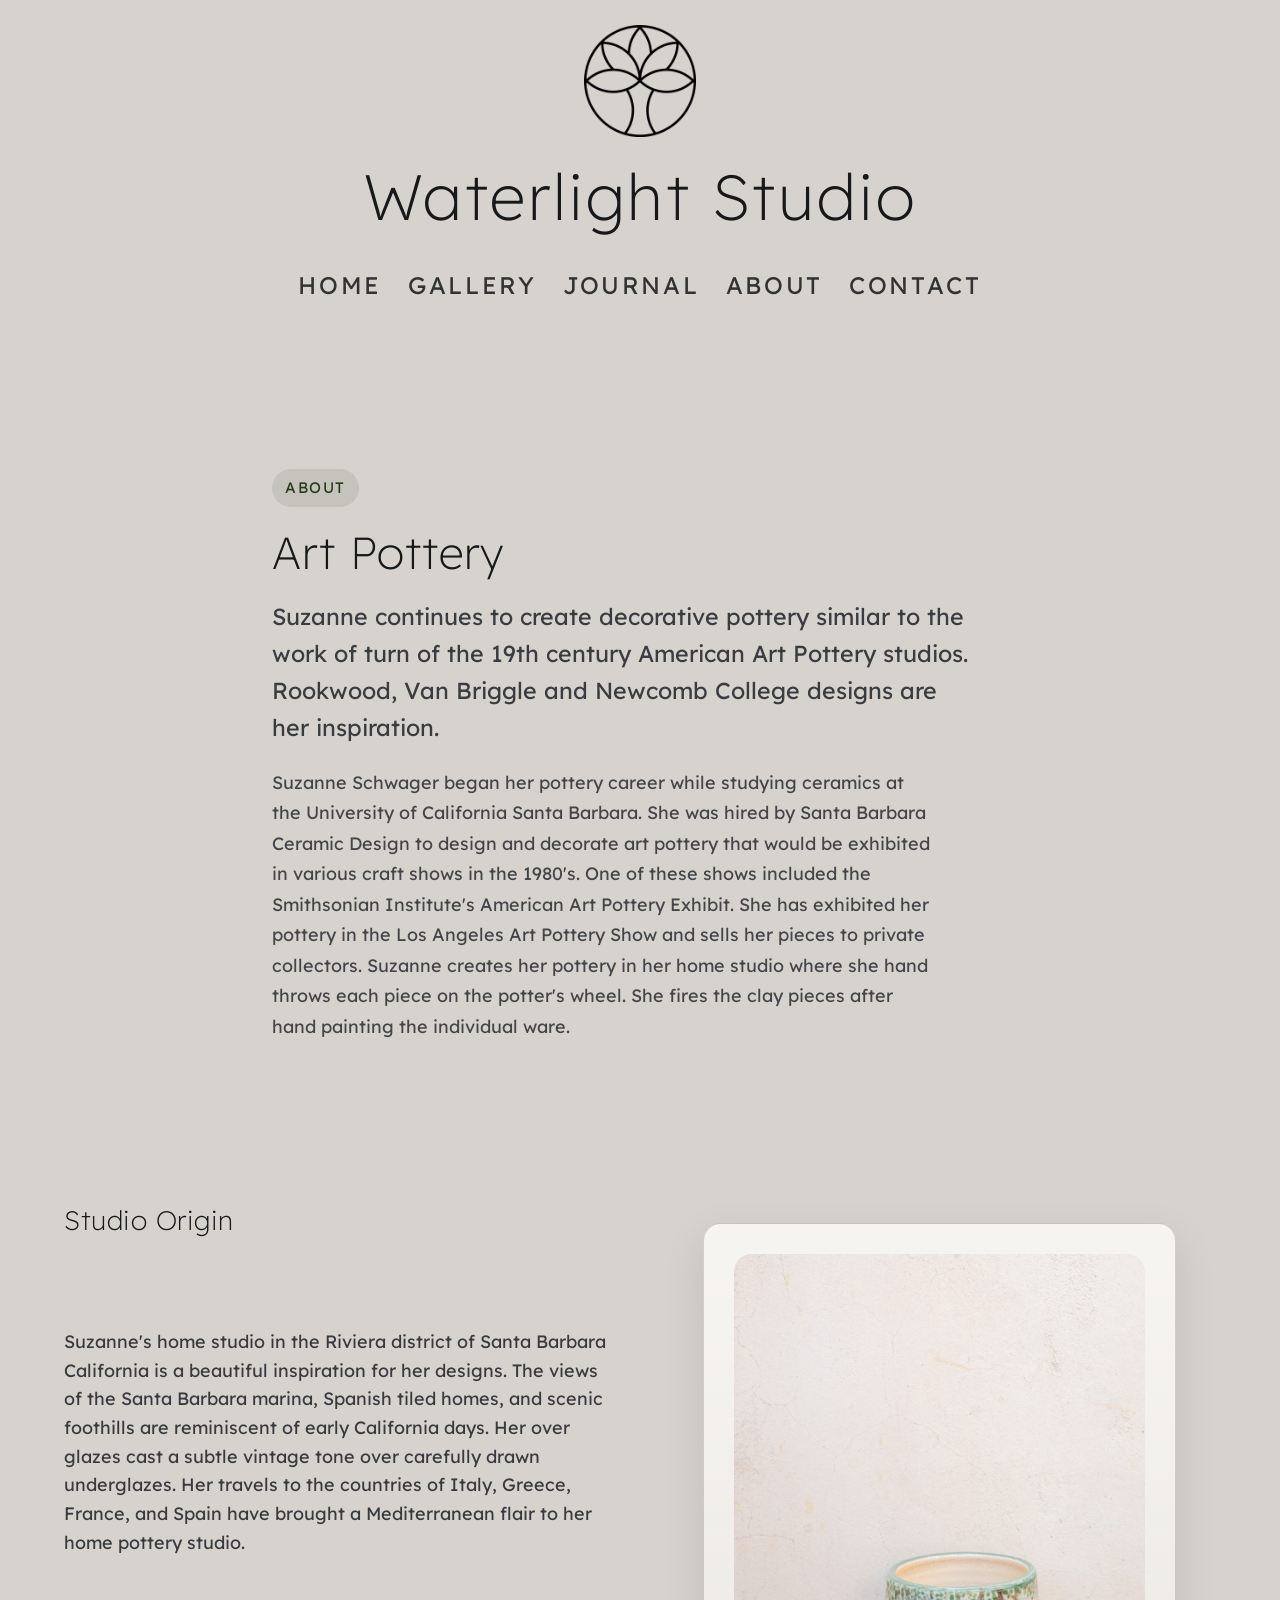
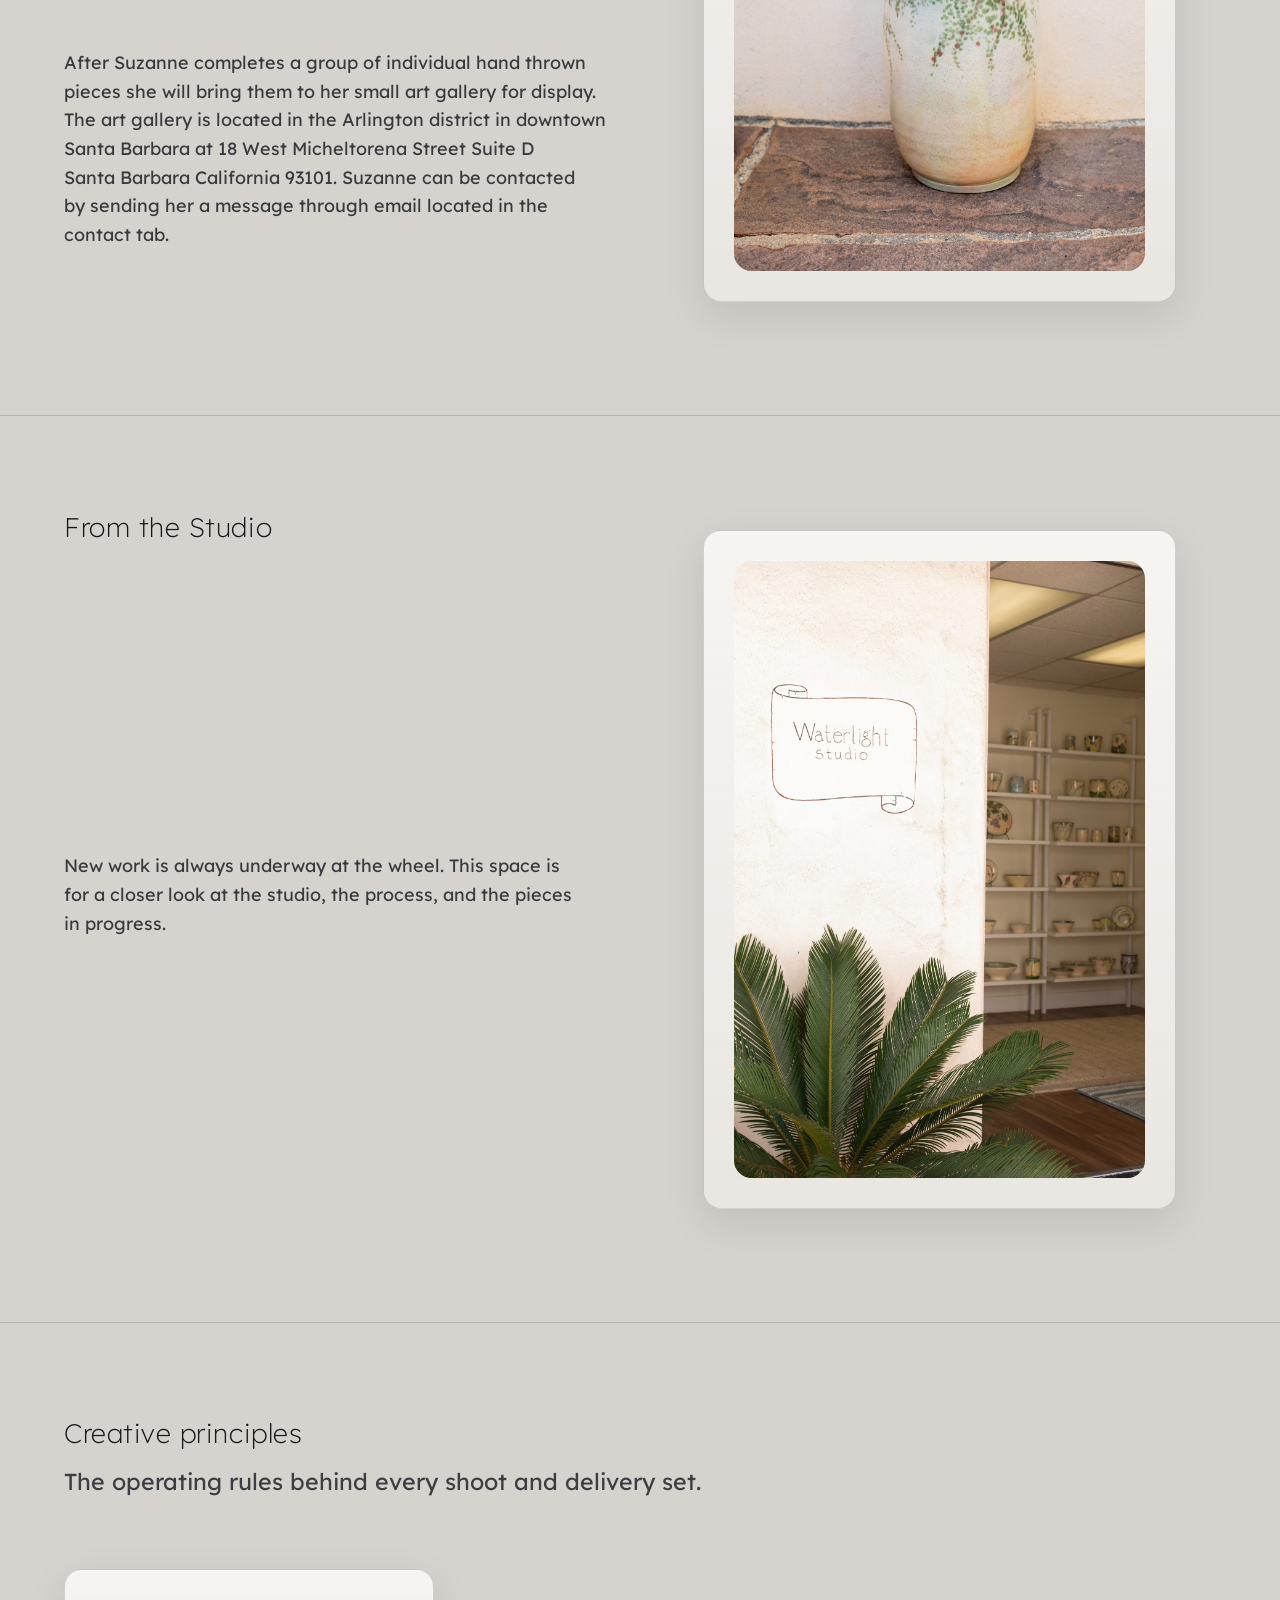
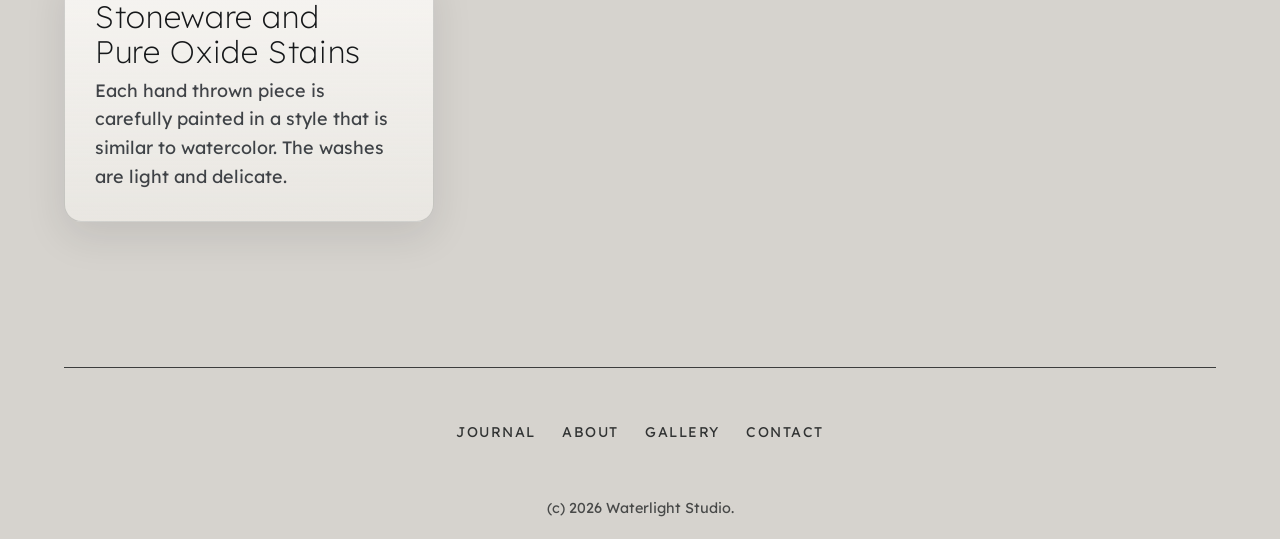
==== commit 38dc433a: "feat(admin): journal tab, events, about extra section, shoot photos - Admin: new Journal tab; move j" ====
--- a/about/index.html
+++ b/about/index.html
@@ -91,6 +91,29 @@
           </div>
         </section>
 
+        <section class="section" data-section="aboutExtra">
+          <div class="container about-layout">
+            <article class="about-block" data-reveal>
+              <h2 data-about-extra-title>From the Studio</h2>
+              <div data-about-extra-text>
+                <p>
+                  New work is always underway at the wheel. This space is for a closer look at the studio,
+                  the process, and the pieces in progress.
+                </p>
+              </div>
+            </article>
+
+            <figure class="card" data-reveal="right">
+              <img
+                data-about-extra-image
+                src="/assets/img/shoot-waterlight-sign.jpg"
+                alt="Waterlight Studio sign on the showroom wall beside a palm"
+                loading="lazy"
+              />
+            </figure>
+          </div>
+        </section>
+
         <section class="section" data-section="aboutPrinciples">
           <div class="container">
             <div class="section-heading" data-reveal>
@@ -171,7 +194,7 @@
       </footer>
     </div>
 
-    <script src="/cms-client.js"></script>
+    <script src="/cms-client.js?v=3"></script>
     <script src="/assets/js/main.js" defer></script>
     <script src="/assets/js/reveal.js" defer></script>
     <script>
@@ -194,8 +217,22 @@
           const originPs = document.querySelectorAll('.about-block p');
           if (originPs[0] && a.origin_text_1) originPs[0].textContent = a.origin_text_1;
           if (originPs[1] && a.origin_text_2) originPs[1].textContent = a.origin_text_2;
-          const originImg = document.querySelector('.about-layout .card img');
+          const originImg = document.querySelector('[data-section="aboutOrigin"] .card img');
           if (originImg && a.origin_image) { originImg.src = a.origin_image; originImg.alt = a.origin_image_alt || ''; }
+
+          const extraTitle = document.querySelector('[data-about-extra-title]');
+          if (extraTitle && a.extra_title) extraTitle.textContent = a.extra_title;
+          const extraText = document.querySelector('[data-about-extra-text]');
+          if (extraText && a.extra_text) {
+            extraText.innerHTML = '';
+            a.extra_text.split(/\n{2,}/).forEach(par => {
+              const p = document.createElement('p');
+              p.textContent = par;
+              extraText.appendChild(p);
+            });
+          }
+          const extraImg = document.querySelector('[data-about-extra-image]');
+          if (extraImg && a.extra_image) { extraImg.src = a.extra_image; extraImg.alt = a.extra_image_alt || ''; }
 
           const valGrid = document.querySelector('.values-grid');
           if (valGrid && a.principles.length) {
@@ -216,6 +253,7 @@
             aboutOrigin: 'showAboutOrigin',
             aboutPrinciples: 'showAboutPrinciples',
             aboutEngagement: 'showAboutEngagement',
+            aboutExtra: 'showAboutExtra',
             aboutCta: 'showAboutCta'
           };
           Object.entries(sectionMap).forEach(([key, setting]) => {
--- a/assets/css/pages.css
+++ b/assets/css/pages.css
@@ -117,6 +117,12 @@
   font-size: 0.82rem;
   letter-spacing: 0.03em;
   color: rgba(22, 24, 26, 0.55);
+}
+
+.gallery-card__price {
+  font-size: 0.72rem;
+  color: rgba(22, 24, 26, 0.42);
+  letter-spacing: 0.02em;
 }
 
 .gallery-card__open {
